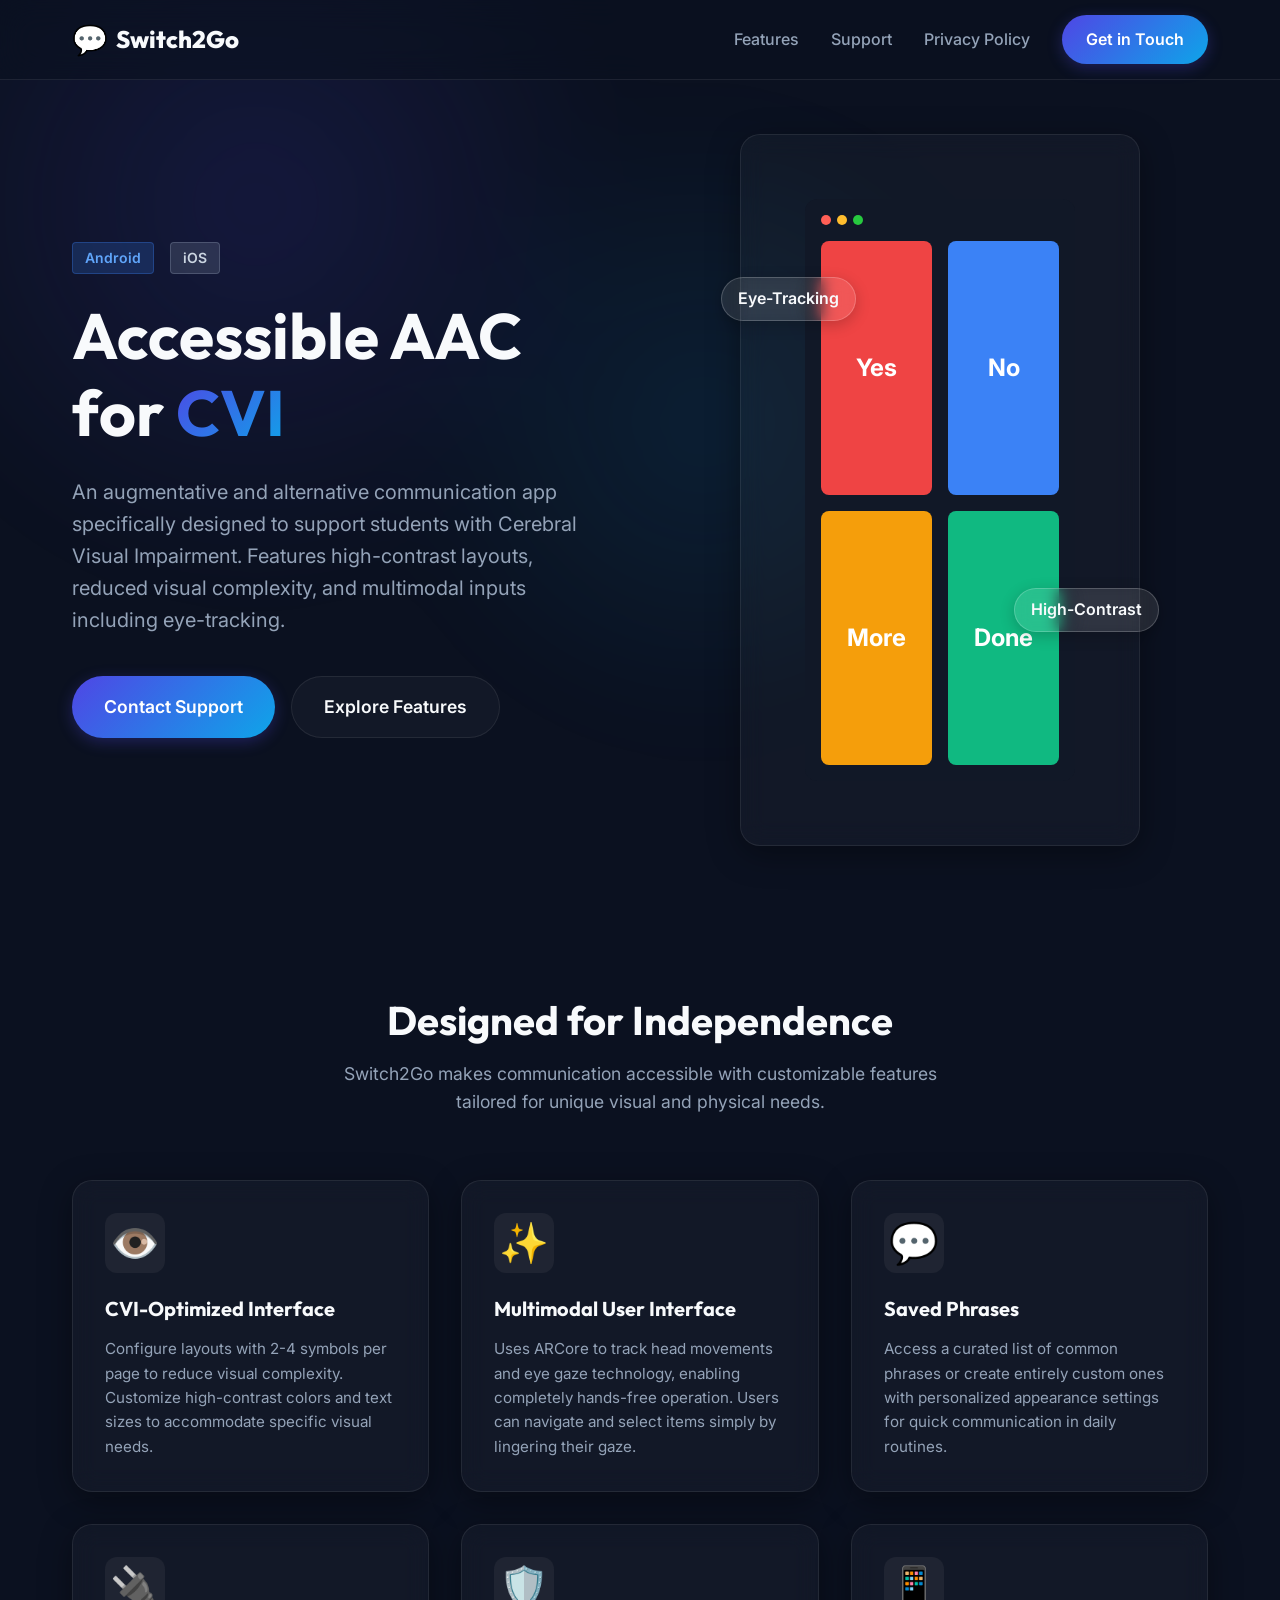
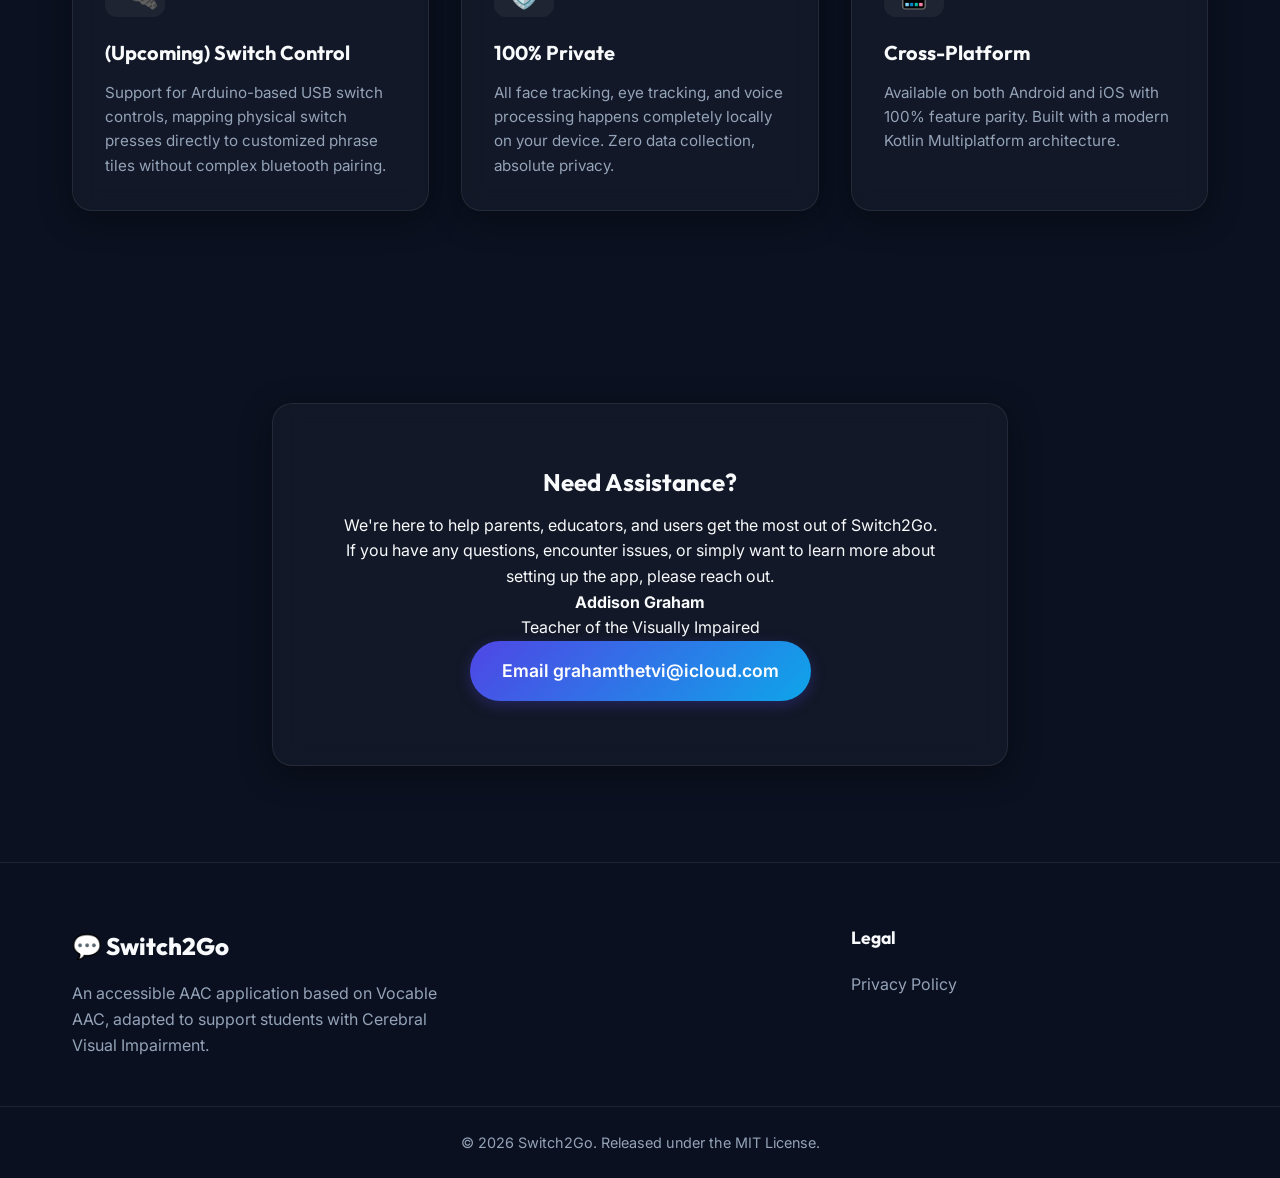
==== index.html @ f04ebc40 "Add files via upload" ====
<!DOCTYPE html>
<html lang="en">
<head>
    <meta charset="UTF-8">
    <meta name="viewport" content="width=device-width, initial-scale=1.0">
    <title>Switch2Go | Accessible AAC for CVI</title>
    <meta name="description" content="An accessible AAC application designed to support students with Cerebral Visual Impairment (CVI). Now available on Android and iOS.">
    
    <!-- Google Fonts: Inter & Outfit -->
    <link rel="preconnect" href="https://fonts.googleapis.com">
    <link rel="preconnect" href="https://fonts.gstatic.com" crossorigin>
    <link href="https://fonts.googleapis.com/css2?family=Inter:wght@300;400;500;600&family=Outfit:wght@400;600;700;800&display=swap" rel="stylesheet">
    
    <!-- Styles -->
    <link rel="stylesheet" href="style.css">
</head>
<body>
    <div class="blob-bg"></div>

    <nav class="navbar glass">
        <div class="container nav-content">
            <a href="index.html" class="logo">
                <span class="logo-icon">💬</span>
                Switch2Go
            </a>
            <ul class="nav-links">
                <li><a href="#features" class="nav-link">Features</a></li>
                <li><a href="#support" class="nav-link">Support</a></li>
                <li><a href="privacy.html" class="nav-link">Privacy Policy</a></li>
                <li><a href="#support" class="btn btn-primary">Get in Touch</a></li>
            </ul>
            <button class="mobile-menu-btn" aria-label="Toggle Menu">
                <span></span>
                <span></span>
                <span></span>
            </button>
        </div>
    </nav>

    <main>
        <section class="hero">
            <div class="container hero-content">
                <div class="hero-text fade-in-up">
                    <div class="badges">
                        <span class="badge badge-android">Android</span>
                        <span class="badge badge-ios">iOS</span>
                    </div>
                    <h1 class="hero-title">Accessible AAC for <span class="text-gradient">CVI</span></h1>
                    <p class="hero-subtitle">
                        An augmentative and alternative communication app specifically designed to support students with Cerebral Visual Impairment. Features high-contrast layouts, reduced visual complexity, and multimodal inputs including eye-tracking.
                    </p>
                    <div class="hero-cta">
                        <a href="mailto:grahamthetvi@icloud.com" class="btn btn-primary btn-lg">Contact Support</a>
                        <a href="#features" class="btn btn-secondary btn-lg">Explore Features</a>
                    </div>
                </div>
                <!-- Abstract Representation / Glass Card -->
                <div class="hero-visual fade-in-up delay-1">
                    <div class="glass-card visual-card">
                        <div class="mock-ui">
                            <div class="mock-header">
                                <div class="mock-dot red"></div>
                                <div class="mock-dot yellow"></div>
                                <div class="mock-dot green"></div>
                            </div>
                            <div class="mock-grid">
                                <div class="mock-tile tile-red">Yes</div>
                                <div class="mock-tile tile-blue">No</div>
                                <div class="mock-tile tile-yellow">More</div>
                                <div class="mock-tile tile-green">Done</div>
                            </div>
                        </div>
                        <div class="floating-badge badge-1">Eye-Tracking</div>
                        <div class="floating-badge badge-2">High-Contrast</div>
                    </div>
                </div>
            </div>
        </section>

        <section id="features" class="features section">
            <div class="container">
                <div class="section-header text-center fade-in-up">
                    <h2>Designed for Independence</h2>
                    <p>Switch2Go makes communication accessible with customizable features tailored for unique visual and physical needs.</p>
                </div>

                <div class="features-grid">
                    <div class="feature-card glass-card fade-in-up">
                        <div class="feature-icon">👁️</div>
                        <h3>CVI-Optimized Interface</h3>
                        <p>Configure layouts with 2-4 symbols per page to reduce visual complexity. Customize high-contrast colors and text sizes to accommodate specific visual needs.</p>
                    </div>

                    <div class="feature-card glass-card fade-in-up delay-1">
                        <div class="feature-icon">✨</div>
                        <h3>Multimodal User Interface</h3>
                        <p>Uses ARCore to track head movements and eye gaze technology, enabling completely hands-free operation. Users can navigate and select items simply by lingering their gaze.</p>
                    </div>

                    <div class="feature-card glass-card fade-in-up delay-2">
                        <div class="feature-icon">💬</div>
                        <h3>Saved Phrases</h3>
                        <p>Access a curated list of common phrases or create entirely custom ones with personalized appearance settings for quick communication in daily routines.</p>
                    </div>

                    <div class="feature-card glass-card fade-in-up">
                        <div class="feature-icon">🔌</div>
                        <h3>(Upcoming) Switch Control</h3>
                        <p>Support for Arduino-based USB switch controls, mapping physical switch presses directly to customized phrase tiles without complex bluetooth pairing.</p>
                    </div>
                    
                    <div class="feature-card glass-card fade-in-up delay-1">
                        <div class="feature-icon">🛡️</div>
                        <h3>100% Private</h3>
                        <p>All face tracking, eye tracking, and voice processing happens completely locally on your device. Zero data collection, absolute privacy.</p>
                    </div>
                    
                    <div class="feature-card glass-card fade-in-up delay-2">
                        <div class="feature-icon">📱</div>
                        <h3>Cross-Platform</h3>
                        <p>Available on both Android and iOS with 100% feature parity. Built with a modern Kotlin Multiplatform architecture.</p>
                    </div>
                </div>
            </div>
        </section>

        <section id="support" class="support section">
            <div class="container container-sm">
                <div class="support-card glass-card fade-in-up">
                    <div class="support-content text-center">
                        <h2>Need Assistance?</h2>
                        <p>We're here to help parents, educators, and users get the most out of Switch2Go. If you have any questions, encounter issues, or simply want to learn more about setting up the app, please reach out.</p>
                        <div class="contact-info">
                            <strong>Addison Graham</strong><br>
                            Teacher of the Visually Impaired
                        </div>
                        <a href="mailto:grahamthetvi@icloud.com" class="btn btn-primary btn-lg mt-4">
                            Email grahamthetvi@icloud.com
                        </a>
                    </div>
                </div>
            </div>
        </section>
    </main>

    <footer class="footer">
        <div class="container footer-content">
            <div class="footer-brand">
                <span class="logo">💬 Switch2Go</span>
                <p>An accessible AAC application based on Vocable AAC, adapted to support students with Cerebral Visual Impairment.</p>
            </div>
            <div class="footer-links">
                <h4>Legal</h4>
                <ul>
                    <li><a href="privacy.html">Privacy Policy</a></li>
                </ul>
            </div>
        </div>
        <div class="footer-bottom">
            <div class="container text-center">
                <p>&copy; 2026 Switch2Go. Released under the MIT License.</p>
            </div>
        </div>
    </footer>

    <script src="script.js"></script>
</body>
</html>
---- style.css ----
/* CSS Custom Properties for Theming */
:root {
    /* Colors - Dark Premium Theme */
    --bg-color: #0b1120;
    --bg-secondary: #111827;
    --text-primary: #f8fafc;
    --text-secondary: #94a3b8;
    
    /* Brand Colors for Accents */
    --accent-primary: #4f46e5;
    --accent-primary-hover: #6366f1;
    --accent-secondary: #0ea5e9;
    --accent-gradient: linear-gradient(135deg, var(--accent-primary), var(--accent-secondary));
    
    /* Switch2Go High Contrast UI Colors for visual */
    --cvi-red: #ef4444;
    --cvi-blue: #3b82f6;
    --cvi-yellow: #f59e0b;
    --cvi-green: #10b981;

    /* Glassmorphism */
    --glass-bg: rgba(255, 255, 255, 0.03);
    --glass-border: rgba(255, 255, 255, 0.08);
    --glass-shadow: 0 8px 32px 0 rgba(0, 0, 0, 0.37);

    /* Typography */
    --font-heading: 'Outfit', sans-serif;
    --font-body: 'Inter', sans-serif;
    
    /* Layout */
    --max-width: 1200px;
    --nav-height: 80px;
    
    /* Spacing */
    --spacing-sm: 0.5rem;
    --spacing-md: 1rem;
    --spacing-lg: 2rem;
    --spacing-xl: 4rem;
}

/* Reset & Base Styles */
* {
    margin: 0;
    padding: 0;
    box-sizing: border-box;
}

html {
    scroll-behavior: smooth;
}

body {
    font-family: var(--font-body);
    background-color: var(--bg-color);
    color: var(--text-primary);
    line-height: 1.6;
    overflow-x: hidden;
    position: relative;
    -webkit-font-smoothing: antialiased;
}

/* Dynamic Background Blob */
.blob-bg {
    position: fixed;
    top: -20%;
    left: -10%;
    width: 60vw;
    height: 60vw;
    max-width: 800px;
    max-height: 800px;
    background: radial-gradient(circle, rgba(79, 70, 229, 0.15) 0%, rgba(11, 17, 32, 0) 70%);
    border-radius: 50%;
    pointer-events: none;
    z-index: -1;
    filter: blur(40px);
    animation: blobAnim 20s infinite alternate;
}

.blob-bg::after {
    content: '';
    position: absolute;
    bottom: -20%;
    right: -50%;
    width: 50vw;
    height: 50vw;
    background: radial-gradient(circle, rgba(14, 165, 233, 0.1) 0%, rgba(11, 17, 32, 0) 70%);
    border-radius: 50%;
}

@keyframes blobAnim {
    0% { transform: translate(0, 0) scale(1); }
    100% { transform: translate(10%, 10%) scale(1.1); }
}

/* Typography */
h1, h2, h3, h4, h5, h6 {
    font-family: var(--font-heading);
    font-weight: 700;
    line-height: 1.2;
    margin-bottom: var(--spacing-md);
}

.text-gradient {
    background: var(--accent-gradient);
    -webkit-background-clip: text;
    -webkit-text-fill-color: transparent;
    background-clip: text;
}

.text-center { text-align: center; }

/* Components */
.container {
    width: 100%;
    max-width: var(--max-width);
    margin: 0 auto;
    padding: 0 var(--spacing-lg);
}

.container-sm { max-width: 800px; }
.container-md { max-width: 900px; }

.btn {
    display: inline-flex;
    align-items: center;
    justify-content: center;
    padding: 0.75rem 1.5rem;
    border-radius: 999px;
    font-family: var(--font-body);
    font-weight: 600;
    text-decoration: none;
    transition: all 0.3s cubic-bezier(0.4, 0, 0.2, 1);
    cursor: pointer;
    border: none;
}

.btn-primary {
    background: var(--accent-gradient);
    color: white;
    box-shadow: 0 4px 15px rgba(79, 70, 229, 0.3);
}

.btn-primary:hover {
    transform: translateY(-2px);
    box-shadow: 0 6px 20px rgba(79, 70, 229, 0.4);
    filter: brightness(1.1);
}

.btn-secondary {
    background: var(--glass-bg);
    color: var(--text-primary);
    border: 1px solid var(--glass-border);
}

.btn-secondary:hover {
    background: rgba(255, 255, 255, 0.1);
    transform: translateY(-2px);
}

.btn-lg {
    padding: 1rem 2rem;
    font-size: 1.1rem;
}

/* Glassmorphism Classes */
.glass {
    background: rgba(11, 17, 32, 0.6);
    backdrop-filter: blur(16px);
    -webkit-backdrop-filter: blur(16px);
    border-bottom: 1px solid var(--glass-border);
}

.glass-card {
    background: var(--glass-bg);
    backdrop-filter: blur(12px);
    -webkit-backdrop-filter: blur(12px);
    border: 1px solid var(--glass-border);
    border-radius: 20px;
    box-shadow: var(--glass-shadow);
    padding: var(--spacing-xl);
    transition: transform 0.3s ease, border-color 0.3s ease;
}

.glass-card:hover {
    border-color: rgba(255, 255, 255, 0.15);
    transform: translateY(-5px);
}

/* Navigation */
.navbar {
    position: fixed;
    top: 0;
    left: 0;
    width: 100%;
    height: var(--nav-height);
    z-index: 1000;
    display: flex;
    align-items: center;
}

.nav-content {
    display: flex;
    justify-content: space-between;
    align-items: center;
}

.logo {
    font-family: var(--font-heading);
    font-size: 1.5rem;
    font-weight: 800;
    color: var(--text-primary);
    text-decoration: none;
    display: flex;
    align-items: center;
    gap: 0.5rem;
}

.logo-icon {
    font-size: 1.8rem;
}

.nav-links {
    display: flex;
    gap: 2rem;
    list-style: none;
    align-items: center;
}

.nav-link {
    color: var(--text-secondary);
    text-decoration: none;
    font-weight: 500;
    transition: color 0.3s ease;
}

.nav-link:hover, .nav-link.active {
    color: var(--text-primary);
}

.mobile-menu-btn {
    display: none;
    background: transparent;
    border: none;
    cursor: pointer;
    flex-direction: column;
    gap: 5px;
}

.mobile-menu-btn span {
    width: 25px;
    height: 3px;
    background: var(--text-primary);
    border-radius: 3px;
    transition: all 0.3s;
}

/* Sections */
.section {
    padding: 6rem 0;
}

.pt-32 {
    padding-top: 8rem;
}

/* Hero Section */
.hero {
    min-height: 100vh;
    display: flex;
    align-items: center;
    padding-top: var(--nav-height);
}

.hero-content {
    display: grid;
    grid-template-columns: 1fr 1fr;
    gap: 4rem;
    align-items: center;
}

.hero-title {
    font-size: clamp(3rem, 5vw, 4.5rem);
    margin-bottom: 1.5rem;
}

.hero-subtitle {
    font-size: 1.25rem;
    color: var(--text-secondary);
    margin-bottom: 2.5rem;
    max-width: 600px;
}

.badges {
    display: flex;
    gap: 1rem;
    margin-bottom: 1.5rem;
}

.badge {
    padding: 0.25rem 0.75rem;
    border-radius: 4px;
    font-size: 0.875rem;
    font-weight: 600;
}

.badge-android {
    background: rgba(59, 130, 246, 0.2);
    color: #60a5fa;
    border: 1px solid rgba(59, 130, 246, 0.3);
}

.badge-ios {
    background: rgba(148, 163, 184, 0.2);
    color: #cbd5e1;
    border: 1px solid rgba(148, 163, 184, 0.3);
}

.hero-cta {
    display: flex;
    gap: 1rem;
}

/* Hero Visual / Mock UI */
.hero-visual {
    position: relative;
    display: flex;
    justify-content: center;
}

.visual-card {
    width: 100%;
    max-width: 400px;
    aspect-ratio: 9/16;
    display: flex;
    flex-direction: column;
    position: relative;
}

.mock-ui {
    background: var(--bg-secondary);
    border-radius: 12px;
    height: 100%;
    padding: 1rem;
    display: flex;
    flex-direction: column;
    gap: 1rem;
}

.mock-header {
    display: flex;
    gap: 6px;
}

.mock-dot {
    width: 10px;
    height: 10px;
    border-radius: 50%;
}

.mock-dot.red { background: #ff5f56; }
.mock-dot.yellow { background: #ffbd2e; }
.mock-dot.green { background: #27c93f; }

.mock-grid {
    flex: 1;
    display: grid;
    grid-template-columns: 1fr 1fr;
    grid-template-rows: 1fr 1fr;
    gap: 1rem;
}

.mock-tile {
    border-radius: 8px;
    display: flex;
    align-items: center;
    justify-content: center;
    font-size: 1.5rem;
    font-weight: bold;
    color: white;
}

.tile-red { background-color: var(--cvi-red); }
.tile-blue { background-color: var(--cvi-blue); }
.tile-yellow { background-color: var(--cvi-yellow); }
.tile-green { background-color: var(--cvi-green); }

.floating-badge {
    position: absolute;
    background: rgba(255, 255, 255, 0.1);
    backdrop-filter: blur(8px);
    border: 1px solid rgba(255, 255, 255, 0.2);
    padding: 0.5rem 1rem;
    border-radius: 999px;
    font-weight: 600;
    box-shadow: 0 4px 15px rgba(0, 0, 0, 0.2);
}

.badge-1 {
    top: 20%;
    left: -20px;
    animation: float 6s ease-in-out infinite;
}

.badge-2 {
    bottom: 30%;
    right: -20px;
    animation: float 5s ease-in-out infinite alternate-reverse;
}

@keyframes float {
    0% { transform: translateY(0px); }
    50% { transform: translateY(-10px); }
    100% { transform: translateY(0px); }
}

/* Features Section */
.section-header {
    margin-bottom: 4rem;
}

.section-header h2 {
    font-size: 2.5rem;
}

.section-header p {
    color: var(--text-secondary);
    max-width: 600px;
    margin: 0 auto;
    font-size: 1.1rem;
}

.features-grid {
    display: grid;
    grid-template-columns: repeat(auto-fit, minmax(300px, 1fr));
    gap: 2rem;
}

.feature-card {
    padding: 2rem;
}

.feature-icon {
    font-size: 2.5rem;
    margin-bottom: 1.5rem;
    background: rgba(255, 255, 255, 0.05);
    width: 60px;
    height: 60px;
    display: flex;
    align-items: center;
    justify-content: center;
    border-radius: 12px;
}

.feature-card h3 {
    font-size: 1.25rem;
    margin-bottom: 1rem;
}

.feature-card p {
    color: var(--text-secondary);
    font-size: 0.95rem;
}

/* Privacy Policy Content Formatting */
.policy-card {
    margin-bottom: 4rem;
}

.policy-header {
    margin-bottom: 3rem;
    border-bottom: 1px solid var(--glass-border);
    padding-bottom: 2rem;
}

.last-updated {
    color: var(--text-secondary);
    font-weight: 500;
}

.prose {
    color: var(--text-primary);
}

.prose h3 {
    font-size: 1.5rem;
    color: var(--accent-secondary);
    margin-top: 2.5rem;
    margin-bottom: 1rem;
}

.prose h4 {
    font-size: 1.25rem;
    margin-top: 2rem;
    margin-bottom: 1rem;
    color: #e2e8f0;
}

.prose p {
    margin-bottom: 1.25rem;
    color: #cbd5e1;
}

.prose ul, .prose ol {
    margin-bottom: 1.5rem;
    padding-left: 1.5rem;
    color: #cbd5e1;
}

.prose li {
    margin-bottom: 0.5rem;
}

.table-responsive {
    overflow-x: auto;
    margin: 1.5rem 0;
}

.table {
    width: 100%;
    border-collapse: collapse;
    min-width: 600px;
}

.table th, .table td {
    padding: 1rem;
    text-align: left;
    border-bottom: 1px solid var(--glass-border);
}

.table th {
    background: rgba(255, 255, 255, 0.05);
    font-weight: 600;
}

/* Footer */
.footer {
    background: rgba(11, 17, 32, 0.8);
    border-top: 1px solid var(--glass-border);
    padding-top: 4rem;
}

.footer-content {
    display: grid;
    grid-template-columns: 2fr 1fr;
    gap: 4rem;
    margin-bottom: 3rem;
}

.footer-brand p {
    color: var(--text-secondary);
    margin-top: 1rem;
    max-width: 400px;
}

.footer-links h4 {
    font-size: 1.1rem;
    margin-bottom: 1.5rem;
}

.footer-links ul {
    list-style: none;
}

.footer-links a {
    color: var(--text-secondary);
    text-decoration: none;
    transition: color 0.2s;
}

.footer-links a:hover {
    color: var(--text-primary);
}

.footer-bottom {
    border-top: 1px solid var(--glass-border);
    padding: 1.5rem 0;
    color: var(--text-secondary);
    font-size: 0.9rem;
}

/* Animations */
.fade-in-up {
    opacity: 0;
    transform: translateY(20px);
    transition: opacity 0.8s ease, transform 0.8s ease;
}

.fade-in-up.visible {
    opacity: 1;
    transform: translateY(0);
}

.delay-1 { transition-delay: 0.2s; }
.delay-2 { transition-delay: 0.4s; }

/* Responsive Design */
@media (max-width: 900px) {
    .hero-content {
        grid-template-columns: 1fr;
        text-align: center;
    }
    
    .hero-subtitle {
        margin: 0 auto 2.5rem;
    }
    
    .hero-cta {
        justify-content: center;
    }
    
    .hero-visual {
        margin-top: 2rem;
    }
    
    .footer-content {
        grid-template-columns: 1fr;
        gap: 2rem;
    }
}

@media (max-width: 768px) {
    .nav-links {
        display: none;
        position: absolute;
        top: var(--nav-height);
        left: 0;
        width: 100%;
        background: var(--bg-secondary);
        flex-direction: column;
        padding: 2rem 0;
        border-bottom: 1px solid var(--glass-border);
    }
    
    .nav-links.active {
        display: flex;
    }
    
    .mobile-menu-btn {
        display: flex;
    }
    
    .hero-title {
        font-size: 2.5rem;
    }
}
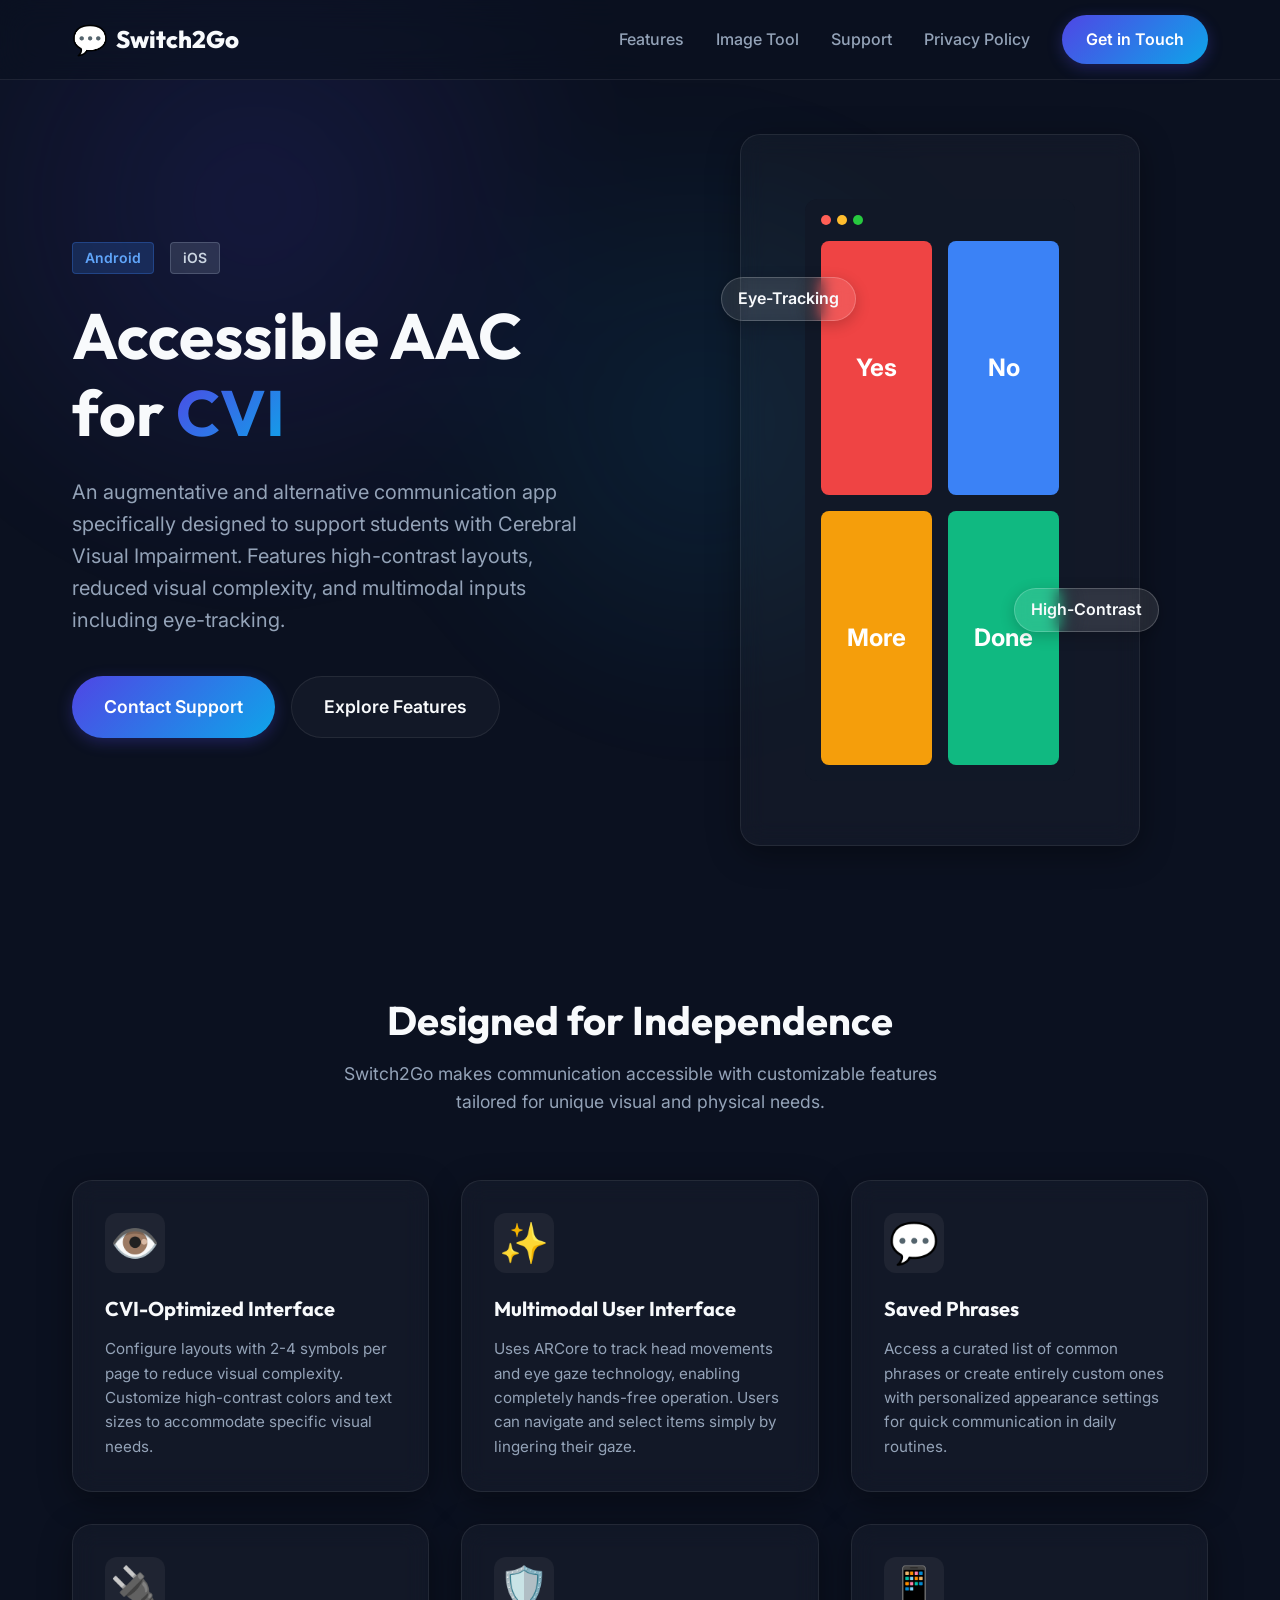
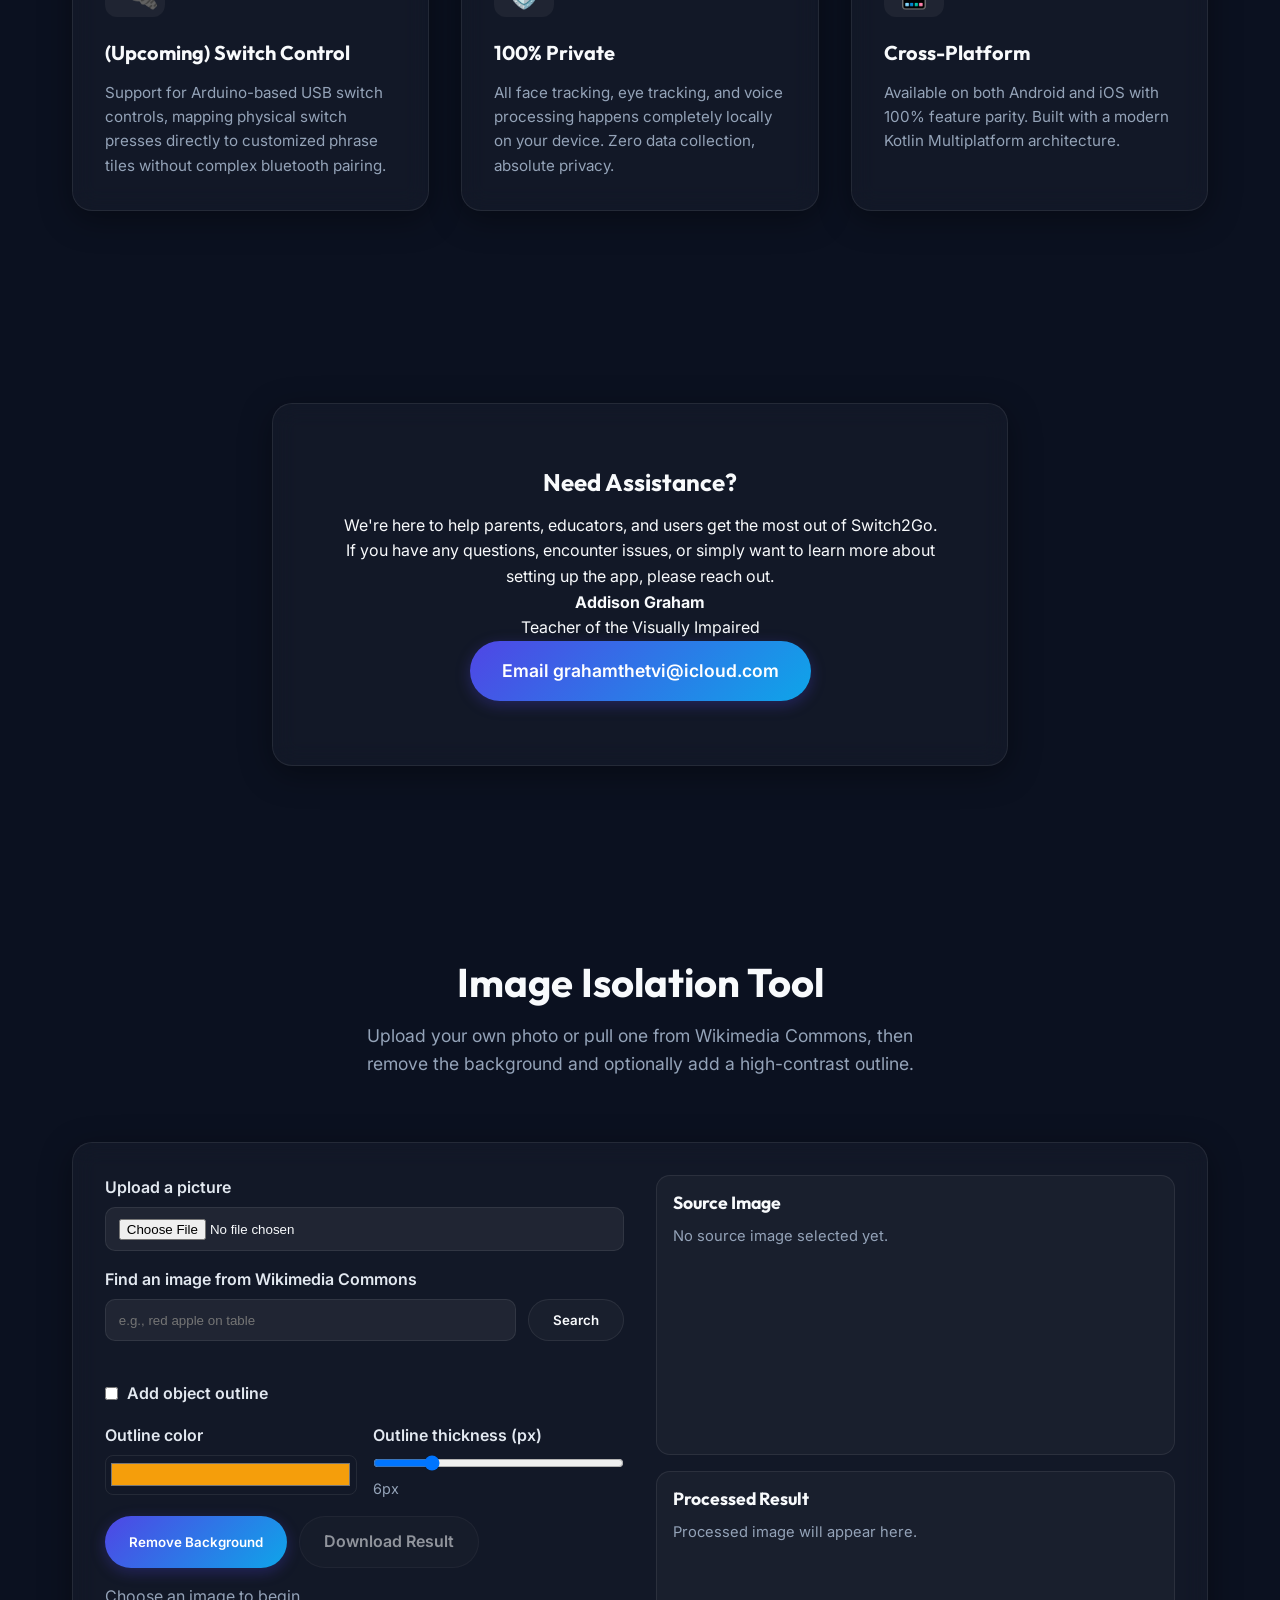
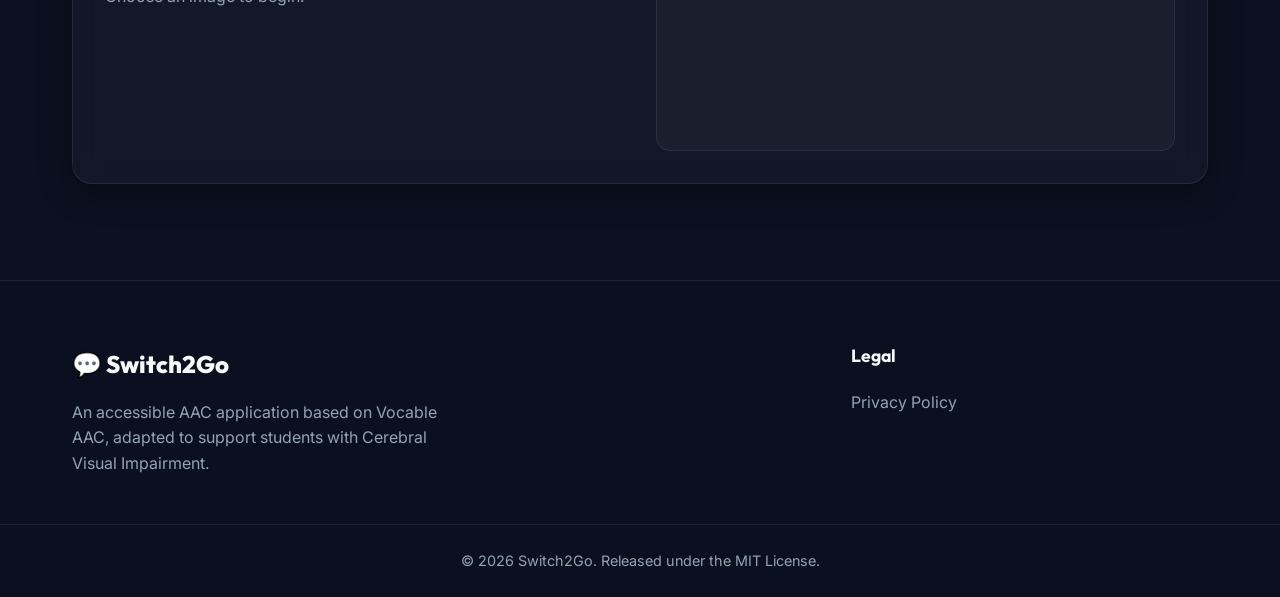
==== commit 9bdbfe1e: "Add Image Isolation Tool with upload and Wikimedia search functionality This update introduces a new" ====
--- a/index.html
+++ b/index.html
@@ -25,6 +25,7 @@
             </a>
             <ul class="nav-links">
                 <li><a href="#features" class="nav-link">Features</a></li>
+                <li><a href="#image-tool" class="nav-link">Image Tool</a></li>
                 <li><a href="#support" class="nav-link">Support</a></li>
                 <li><a href="privacy.html" class="nav-link">Privacy Policy</a></li>
                 <li><a href="#support" class="btn btn-primary">Get in Touch</a></li>
@@ -141,6 +142,74 @@
                 </div>
             </div>
         </section>
+
+        <section id="image-tool" class="section image-tool">
+            <div class="container">
+                <div class="section-header text-center fade-in-up">
+                    <h2>Image Isolation Tool</h2>
+                    <p>Upload your own photo or pull one from Wikimedia Commons, then remove the background and optionally add a high-contrast outline.</p>
+                </div>
+
+                <div class="glass-card image-tool-card fade-in-up delay-1">
+                    <div class="image-tool-grid">
+                        <div class="tool-controls">
+                            <div class="form-group">
+                                <label for="local-image-input">Upload a picture</label>
+                                <input id="local-image-input" type="file" accept="image/*">
+                            </div>
+
+                            <div class="form-group">
+                                <label for="wikimedia-query">Find an image from Wikimedia Commons</label>
+                                <div class="wikimedia-search-row">
+                                    <input id="wikimedia-query" type="text" placeholder="e.g., red apple on table">
+                                    <button id="wikimedia-search-btn" class="btn btn-secondary" type="button">Search</button>
+                                </div>
+                            </div>
+
+                            <div id="wikimedia-results" class="wikimedia-results" aria-live="polite"></div>
+
+                            <div class="form-group outline-toggle-row">
+                                <input id="outline-enabled" type="checkbox">
+                                <label for="outline-enabled">Add object outline</label>
+                            </div>
+
+                            <div class="outline-controls">
+                                <div class="form-group">
+                                    <label for="outline-color">Outline color</label>
+                                    <input id="outline-color" type="color" value="#f59e0b">
+                                </div>
+                                <div class="form-group">
+                                    <label for="outline-thickness">Outline thickness (px)</label>
+                                    <input id="outline-thickness" type="range" min="1" max="24" value="6">
+                                    <span id="outline-thickness-value">6px</span>
+                                </div>
+                            </div>
+
+                            <div class="tool-actions">
+                                <button id="process-image-btn" class="btn btn-primary" type="button">Remove Background</button>
+                                <a id="download-processed-btn" class="btn btn-secondary disabled" href="#" download="isolated-object.png" aria-disabled="true">Download Result</a>
+                            </div>
+
+                            <p id="image-tool-status" class="tool-status">Choose an image to begin.</p>
+                        </div>
+
+                        <div class="tool-preview">
+                            <div class="preview-panel">
+                                <h3>Source Image</h3>
+                                <img id="source-preview" alt="Selected source preview">
+                                <p id="source-placeholder" class="preview-placeholder">No source image selected yet.</p>
+                            </div>
+
+                            <div class="preview-panel">
+                                <h3>Processed Result</h3>
+                                <img id="processed-preview" alt="Processed image preview">
+                                <p id="processed-placeholder" class="preview-placeholder">Processed image will appear here.</p>
+                            </div>
+                        </div>
+                    </div>
+                </div>
+            </div>
+        </section>
     </main>
 
     <footer class="footer">
--- a/style.css
+++ b/style.css
@@ -165,15 +165,15 @@
 /* Glassmorphism Classes */
 .glass {
     background: rgba(11, 17, 32, 0.6);
+    -webkit-backdrop-filter: blur(16px);
     backdrop-filter: blur(16px);
-    -webkit-backdrop-filter: blur(16px);
     border-bottom: 1px solid var(--glass-border);
 }
 
 .glass-card {
     background: var(--glass-bg);
+    -webkit-backdrop-filter: blur(12px);
     backdrop-filter: blur(12px);
-    -webkit-backdrop-filter: blur(12px);
     border: 1px solid var(--glass-border);
     border-radius: 20px;
     box-shadow: var(--glass-shadow);
@@ -387,6 +387,7 @@
 .floating-badge {
     position: absolute;
     background: rgba(255, 255, 255, 0.1);
+    -webkit-backdrop-filter: blur(8px);
     backdrop-filter: blur(8px);
     border: 1px solid rgba(255, 255, 255, 0.2);
     padding: 0.5rem 1rem;
@@ -461,6 +462,179 @@
     font-size: 0.95rem;
 }
 
+/* Image Tool */
+.image-tool-card {
+    padding: 2rem;
+}
+
+.image-tool-grid {
+    display: grid;
+    grid-template-columns: 1fr 1fr;
+    gap: 2rem;
+}
+
+.tool-controls {
+    display: flex;
+    flex-direction: column;
+    gap: 1rem;
+}
+
+.form-group {
+    display: flex;
+    flex-direction: column;
+    gap: 0.4rem;
+}
+
+.form-group label {
+    font-weight: 600;
+    color: #e2e8f0;
+}
+
+.form-group input[type="text"],
+.form-group input[type="file"] {
+    width: 100%;
+    background: rgba(255, 255, 255, 0.06);
+    color: var(--text-primary);
+    border: 1px solid var(--glass-border);
+    border-radius: 10px;
+    padding: 0.65rem 0.8rem;
+}
+
+.form-group input[type="file"] {
+    cursor: pointer;
+}
+
+.wikimedia-search-row {
+    display: flex;
+    gap: 0.75rem;
+}
+
+.wikimedia-search-row .btn {
+    white-space: nowrap;
+}
+
+.wikimedia-results {
+    display: grid;
+    grid-template-columns: repeat(auto-fit, minmax(105px, 1fr));
+    gap: 0.65rem;
+    max-height: 260px;
+    overflow-y: auto;
+    padding: 0.25rem;
+}
+
+.wikimedia-result-item {
+    border: 1px solid var(--glass-border);
+    background: rgba(255, 255, 255, 0.04);
+    border-radius: 10px;
+    padding: 0.4rem;
+    color: var(--text-primary);
+    text-align: left;
+    cursor: pointer;
+}
+
+.wikimedia-result-item.active {
+    border-color: var(--accent-secondary);
+    box-shadow: 0 0 0 2px rgba(14, 165, 233, 0.25);
+}
+
+.wikimedia-result-item img {
+    width: 100%;
+    height: 78px;
+    object-fit: cover;
+    border-radius: 8px;
+    margin-bottom: 0.4rem;
+}
+
+.wikimedia-result-item span {
+    display: block;
+    font-size: 0.75rem;
+    color: #cbd5e1;
+    line-height: 1.3;
+}
+
+.outline-toggle-row {
+    flex-direction: row;
+    align-items: center;
+    gap: 0.55rem;
+}
+
+.outline-controls {
+    display: grid;
+    grid-template-columns: 1fr 1fr;
+    gap: 1rem;
+}
+
+.outline-controls input[type="color"] {
+    width: 100%;
+    min-height: 40px;
+    border: 1px solid var(--glass-border);
+    border-radius: 8px;
+    background: transparent;
+    padding: 0.2rem;
+}
+
+.outline-controls input[type="range"] {
+    width: 100%;
+}
+
+#outline-thickness-value {
+    color: var(--text-secondary);
+    font-size: 0.9rem;
+}
+
+.tool-actions {
+    display: flex;
+    gap: 0.75rem;
+    flex-wrap: wrap;
+}
+
+.btn.disabled {
+    pointer-events: none;
+    opacity: 0.55;
+}
+
+.tool-status {
+    color: var(--text-secondary);
+}
+
+.tool-preview {
+    display: grid;
+    gap: 1rem;
+}
+
+.preview-panel {
+    background: rgba(255, 255, 255, 0.03);
+    border: 1px solid var(--glass-border);
+    border-radius: 14px;
+    padding: 1rem;
+    min-height: 280px;
+}
+
+.preview-panel h3 {
+    font-size: 1.1rem;
+    margin-bottom: 0.75rem;
+}
+
+.preview-panel img {
+    width: 100%;
+    max-height: 280px;
+    object-fit: contain;
+    border-radius: 10px;
+    background-image: linear-gradient(45deg, rgba(255, 255, 255, 0.07) 25%, transparent 25%, transparent 75%, rgba(255, 255, 255, 0.07) 75%), linear-gradient(45deg, rgba(255, 255, 255, 0.07) 25%, transparent 25%, transparent 75%, rgba(255, 255, 255, 0.07) 75%);
+    background-position: 0 0, 8px 8px;
+    background-size: 16px 16px;
+    display: none;
+}
+
+.preview-panel img.visible {
+    display: block;
+}
+
+.preview-placeholder {
+    color: var(--text-secondary);
+    font-size: 0.92rem;
+}
+
 /* Privacy Policy Content Formatting */
 .policy-card {
     margin-bottom: 4rem;
@@ -610,6 +784,11 @@
     
     .hero-visual {
         margin-top: 2rem;
+    }
+
+    .image-tool-grid,
+    .outline-controls {
+        grid-template-columns: 1fr;
     }
     
     .footer-content {
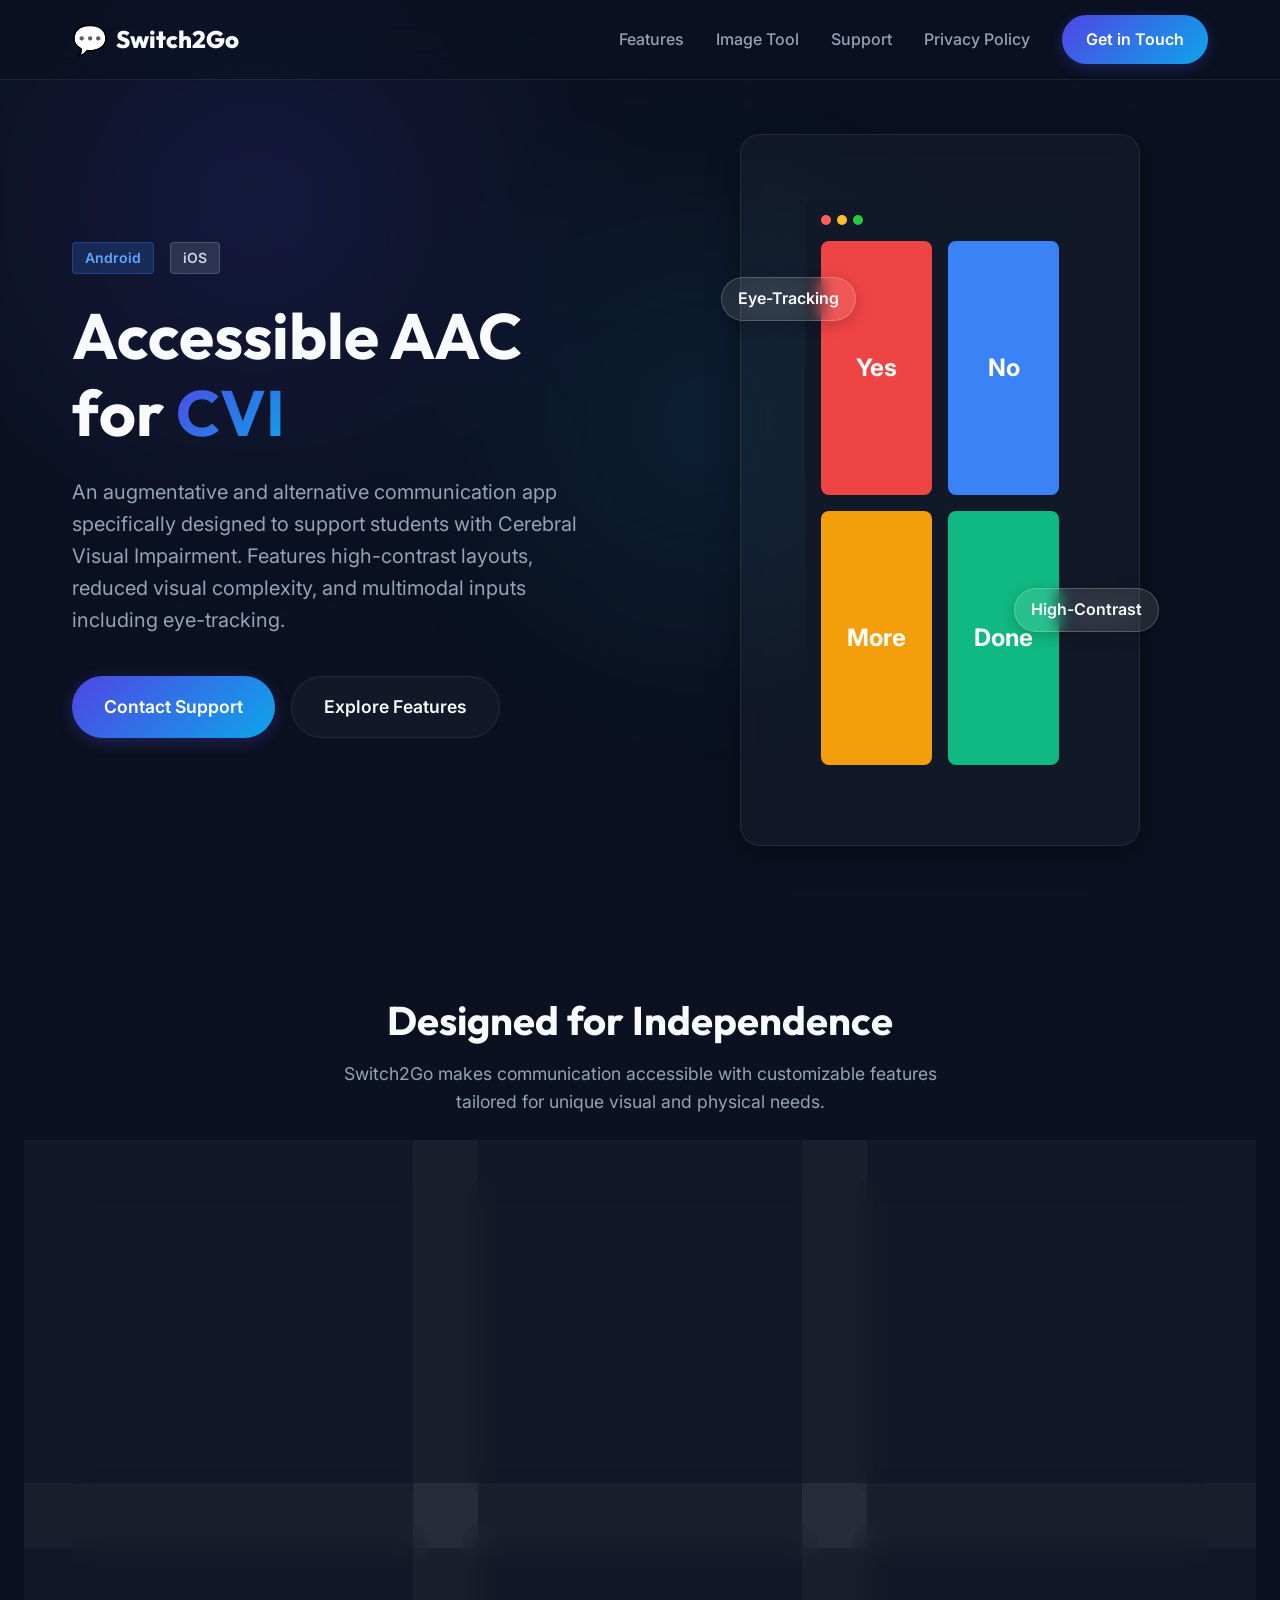
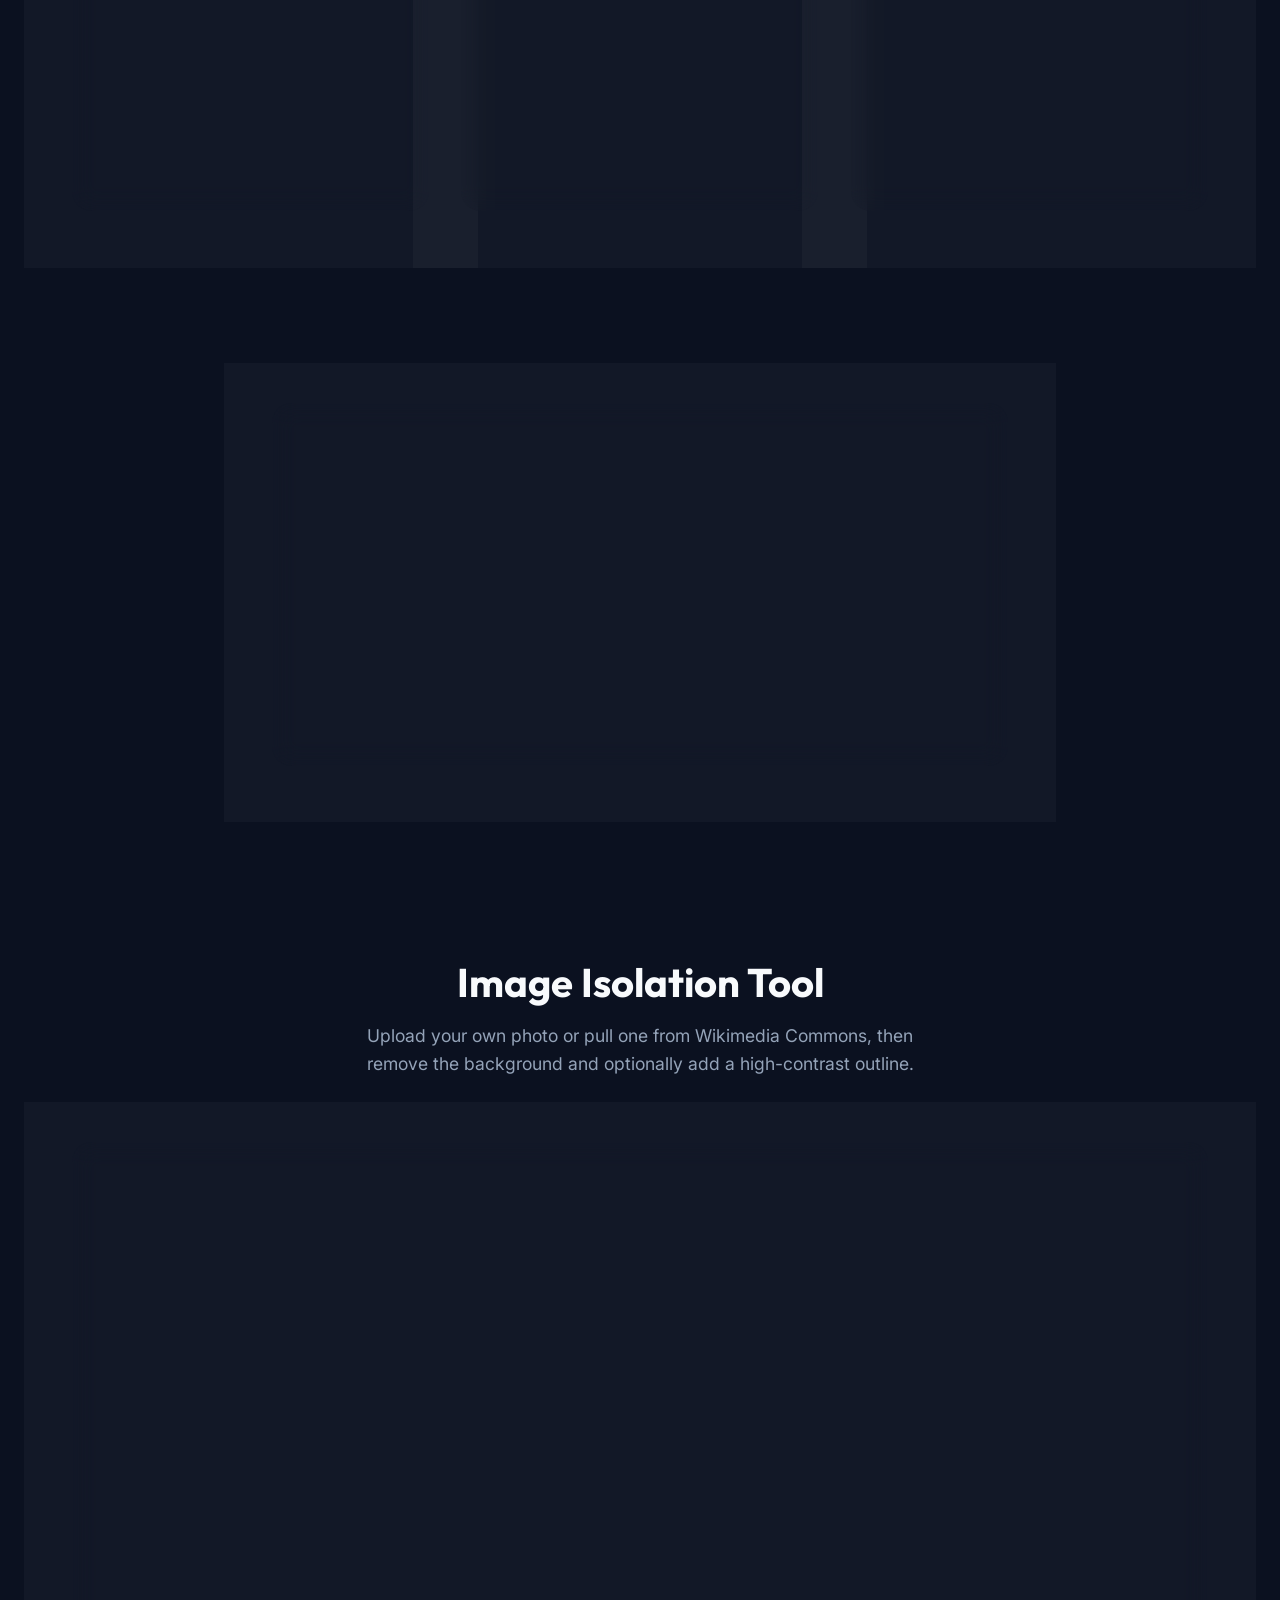
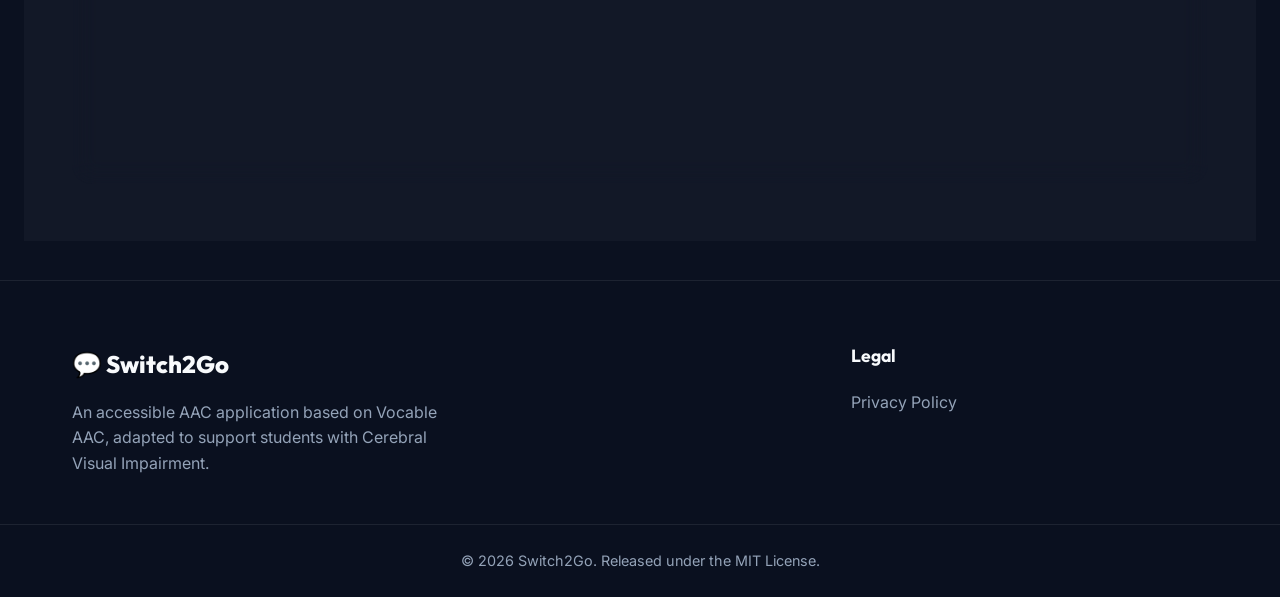
==== commit b23b5bdd: "Enhance outline controls in Image Isolation Tool This update modifies the outline controls by settin" ====
--- a/index.html
+++ b/index.html
@@ -169,14 +169,24 @@
                             <div id="wikimedia-results" class="wikimedia-results" aria-live="polite"></div>
 
                             <div class="form-group outline-toggle-row">
-                                <input id="outline-enabled" type="checkbox">
+                                <input id="outline-enabled" type="checkbox" checked>
                                 <label for="outline-enabled">Add object outline</label>
                             </div>
 
                             <div class="outline-controls">
                                 <div class="form-group">
                                     <label for="outline-color">Outline color</label>
-                                    <input id="outline-color" type="color" value="#f59e0b">
+                                    <select id="outline-color" aria-label="Outline color">
+                                        <option value="#000000">Black</option>
+                                        <option value="#ffffff">White</option>
+                                        <option value="#ef4444">Red</option>
+                                        <option value="#f59e0b" selected>Orange</option>
+                                        <option value="#eab308">Yellow</option>
+                                        <option value="#22c55e">Green</option>
+                                        <option value="#3b82f6">Blue</option>
+                                        <option value="#8b5cf6">Purple</option>
+                                        <option value="#ec4899">Pink</option>
+                                    </select>
                                 </div>
                                 <div class="form-group">
                                     <label for="outline-thickness">Outline thickness (px)</label>
--- a/style.css
+++ b/style.css
@@ -491,7 +491,8 @@
 }
 
 .form-group input[type="text"],
-.form-group input[type="file"] {
+.form-group input[type="file"],
+.form-group select {
     width: 100%;
     background: rgba(255, 255, 255, 0.06);
     color: var(--text-primary);
@@ -564,17 +565,13 @@
     gap: 1rem;
 }
 
-.outline-controls input[type="color"] {
-    width: 100%;
-    min-height: 40px;
-    border: 1px solid var(--glass-border);
-    border-radius: 8px;
-    background: transparent;
-    padding: 0.2rem;
-}
-
 .outline-controls input[type="range"] {
     width: 100%;
+}
+
+.form-group select {
+    cursor: pointer;
+    appearance: auto;
 }
 
 #outline-thickness-value {
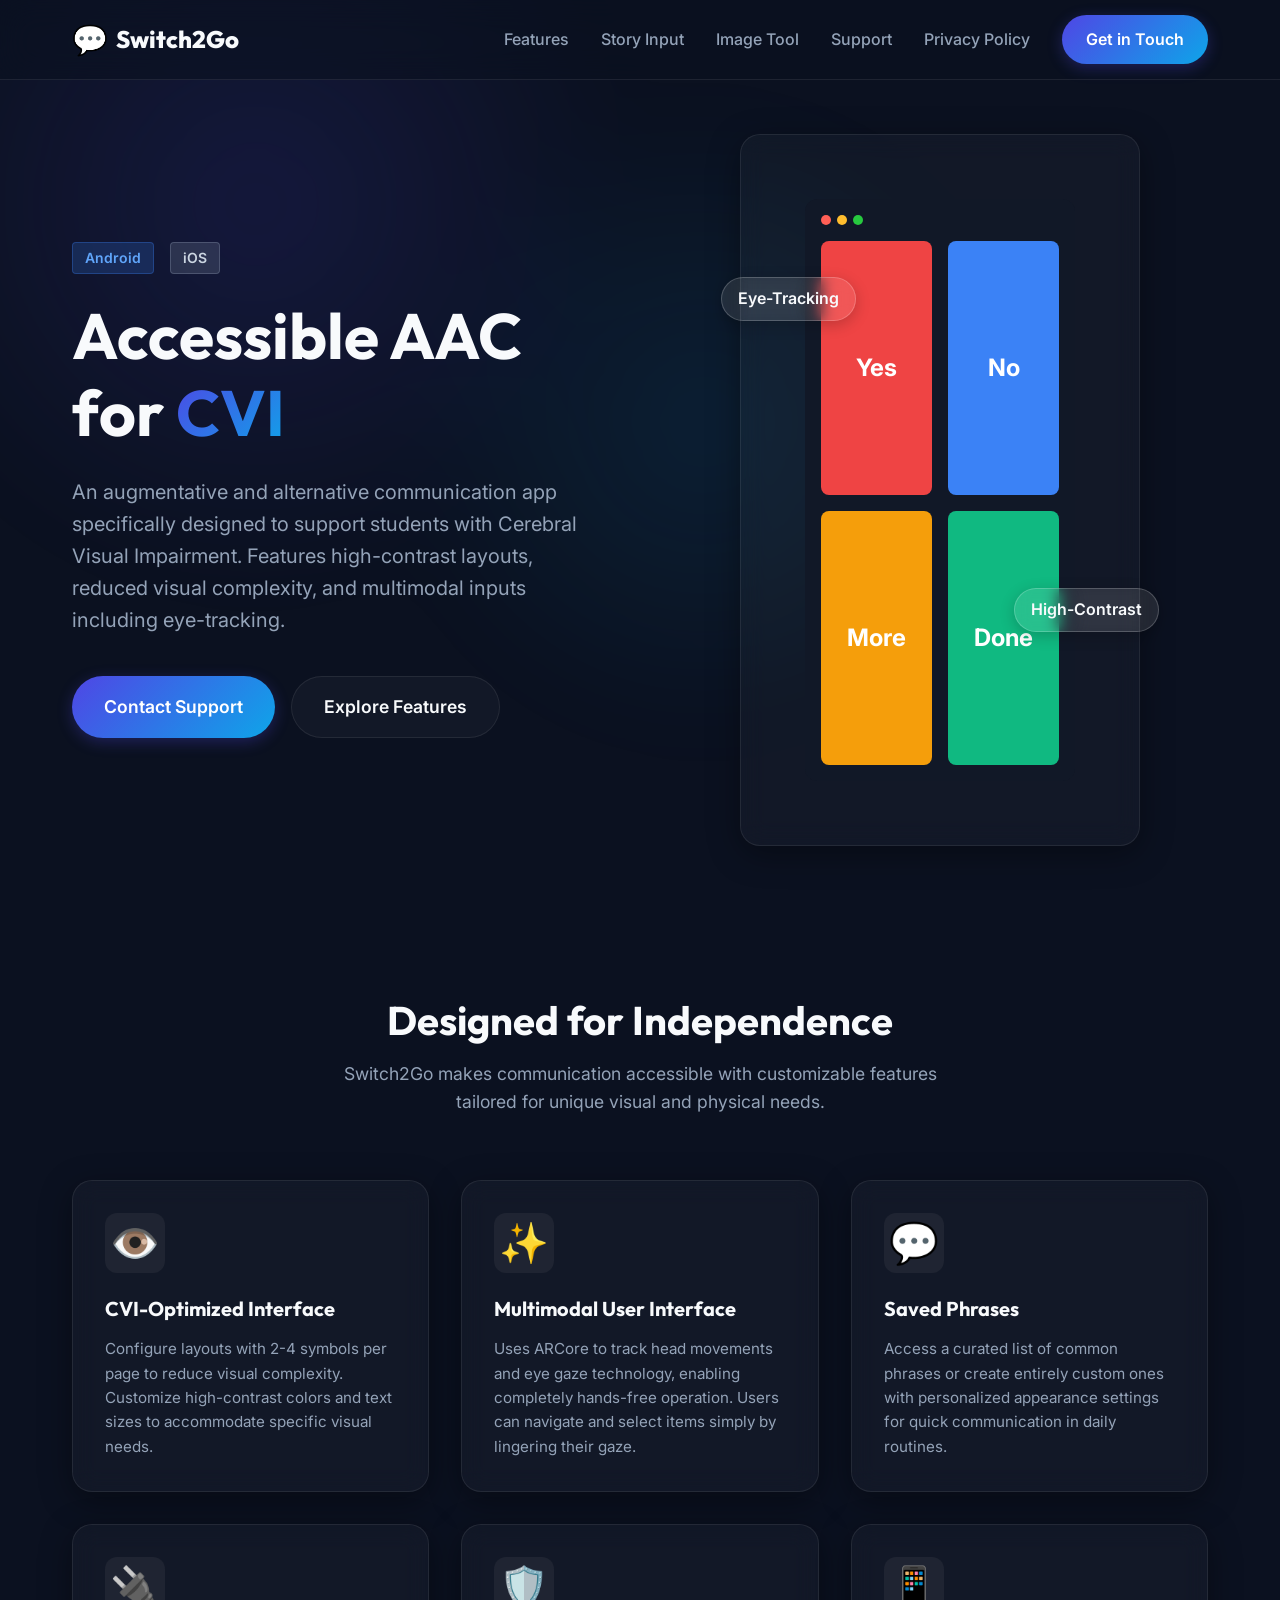
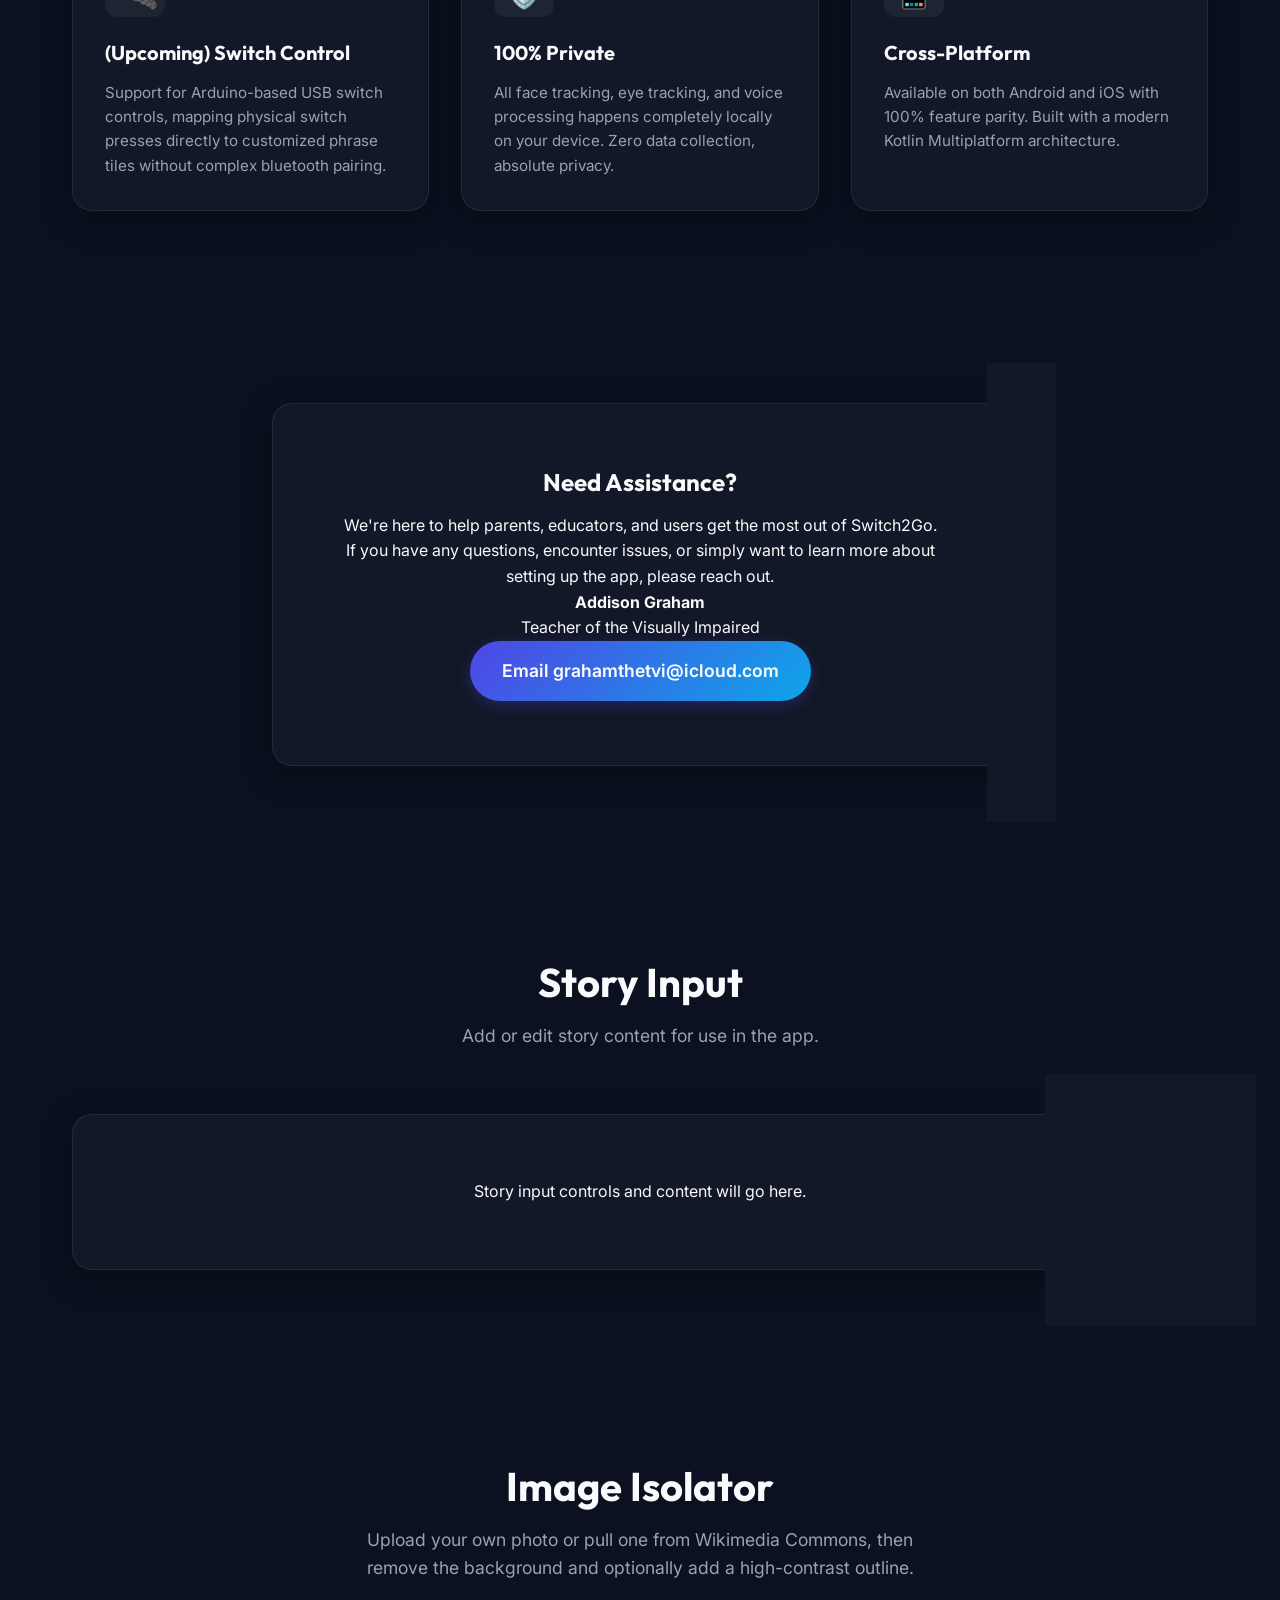
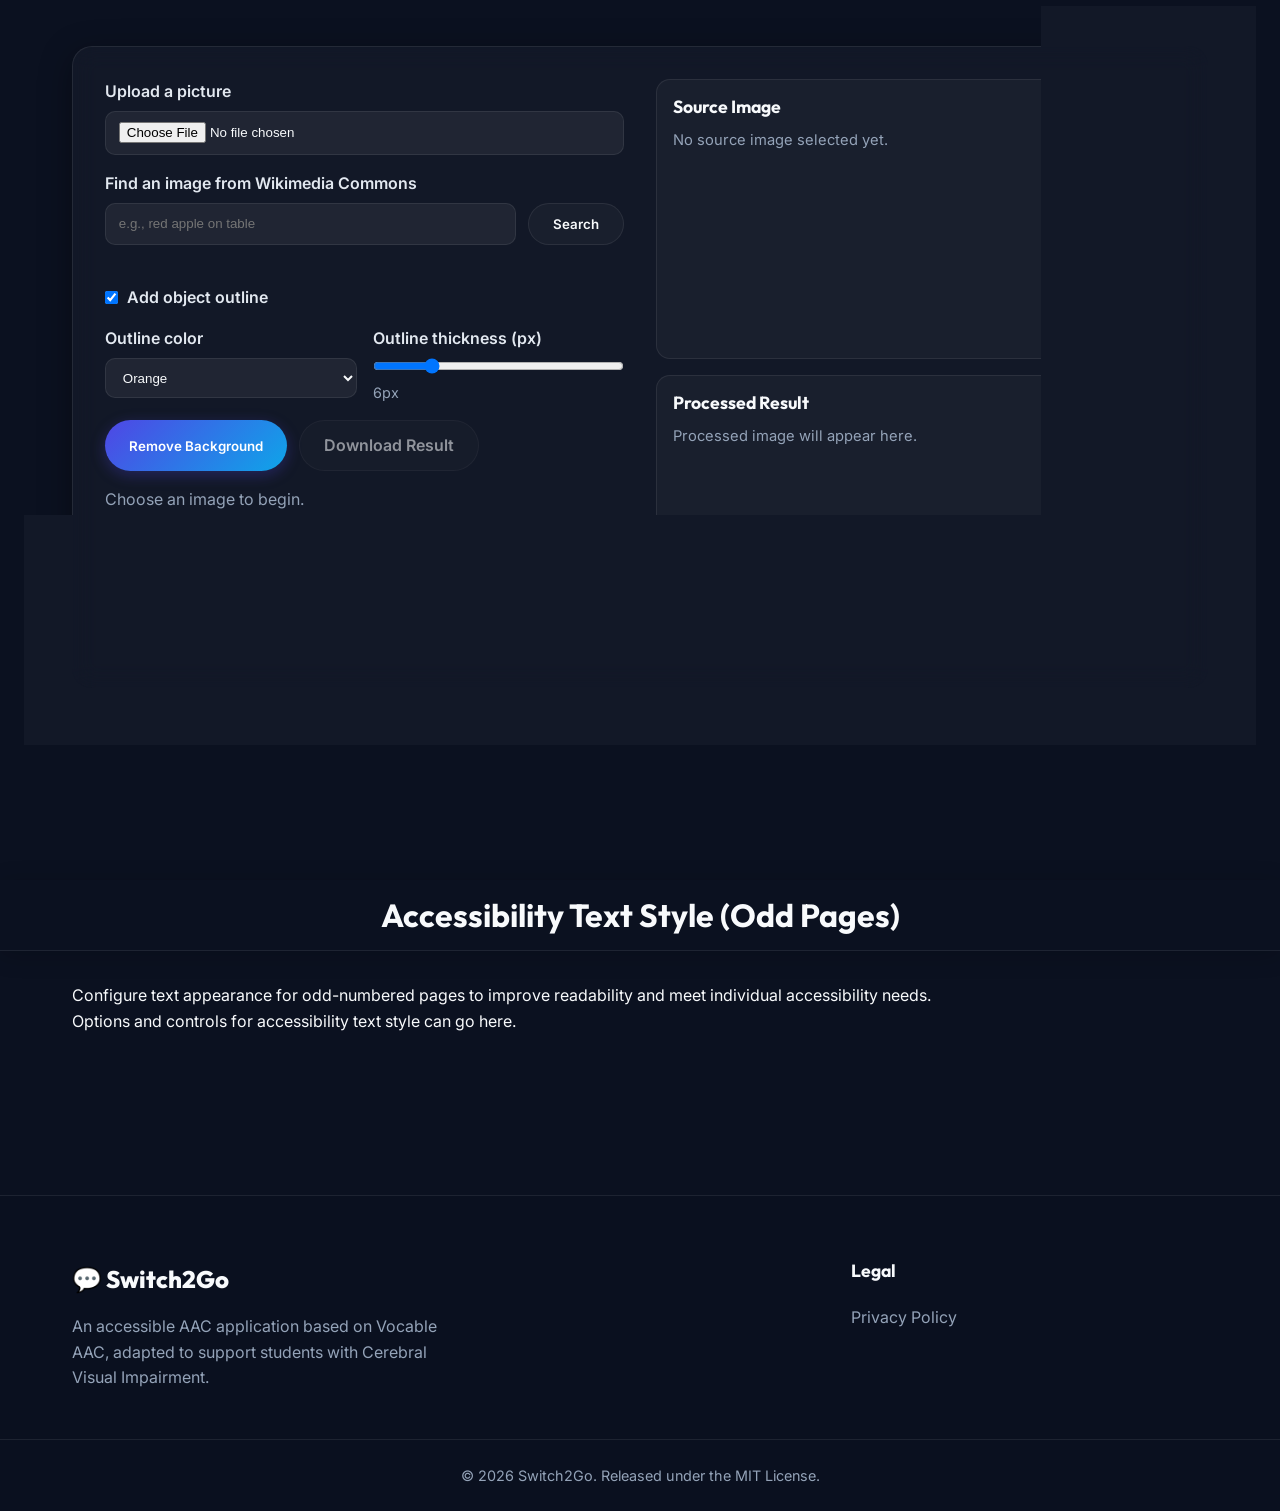
==== commit 6f50c9fb: "Add Story Input and Accessibility Text Style sections in index.html; update styles for sticky header" ====
--- a/index.html
+++ b/index.html
@@ -25,6 +25,7 @@
             </a>
             <ul class="nav-links">
                 <li><a href="#features" class="nav-link">Features</a></li>
+                <li><a href="#story-input" class="nav-link">Story Input</a></li>
                 <li><a href="#image-tool" class="nav-link">Image Tool</a></li>
                 <li><a href="#support" class="nav-link">Support</a></li>
                 <li><a href="privacy.html" class="nav-link">Privacy Policy</a></li>
@@ -143,10 +144,22 @@
             </div>
         </section>
 
+        <section id="story-input" class="section">
+            <div class="container">
+                <div class="section-header text-center fade-in-up">
+                    <h2>Story Input</h2>
+                    <p>Add or edit story content for use in the app.</p>
+                </div>
+                <div class="glass-card fade-in-up delay-1" style="padding: var(--spacing-xl); text-align: center;">
+                    <p class="text-secondary">Story input controls and content will go here.</p>
+                </div>
+            </div>
+        </section>
+
         <section id="image-tool" class="section image-tool">
             <div class="container">
                 <div class="section-header text-center fade-in-up">
-                    <h2>Image Isolation Tool</h2>
+                    <h2>Image Isolator</h2>
                     <p>Upload your own photo or pull one from Wikimedia Commons, then remove the background and optionally add a high-contrast outline.</p>
                 </div>
 
@@ -220,6 +233,16 @@
                 </div>
             </div>
         </section>
+
+        <section id="accessibility-text-style" class="section section-with-sticky-header">
+            <h2 class="sticky-section-header">Accessibility Text Style (Odd Pages)</h2>
+            <div class="container">
+                <div class="sticky-section-content">
+                    <p>Configure text appearance for odd-numbered pages to improve readability and meet individual accessibility needs.</p>
+                    <p class="text-secondary mt-4">Options and controls for accessibility text style can go here.</p>
+                </div>
+            </div>
+        </section>
     </main>
 
     <footer class="footer">
--- a/style.css
+++ b/style.css
@@ -430,6 +430,28 @@
     font-size: 1.1rem;
 }
 
+/* Sticky section header: sticks to top of viewport after scroll */
+.section-with-sticky-header {
+    position: relative;
+}
+
+.sticky-section-header {
+    position: sticky;
+    top: var(--nav-height);
+    z-index: 100;
+    margin: 0 0 2rem 0;
+    padding: 1rem var(--spacing-lg);
+    font-size: 2rem;
+    text-align: center;
+    background: var(--bg-color);
+    border-bottom: 1px solid var(--glass-border);
+    box-shadow: 0 4px 24px rgba(0, 0, 0, 0.2);
+}
+
+.sticky-section-content {
+    padding-bottom: var(--spacing-xl);
+}
+
 .features-grid {
     display: grid;
     grid-template-columns: repeat(auto-fit, minmax(300px, 1fr));
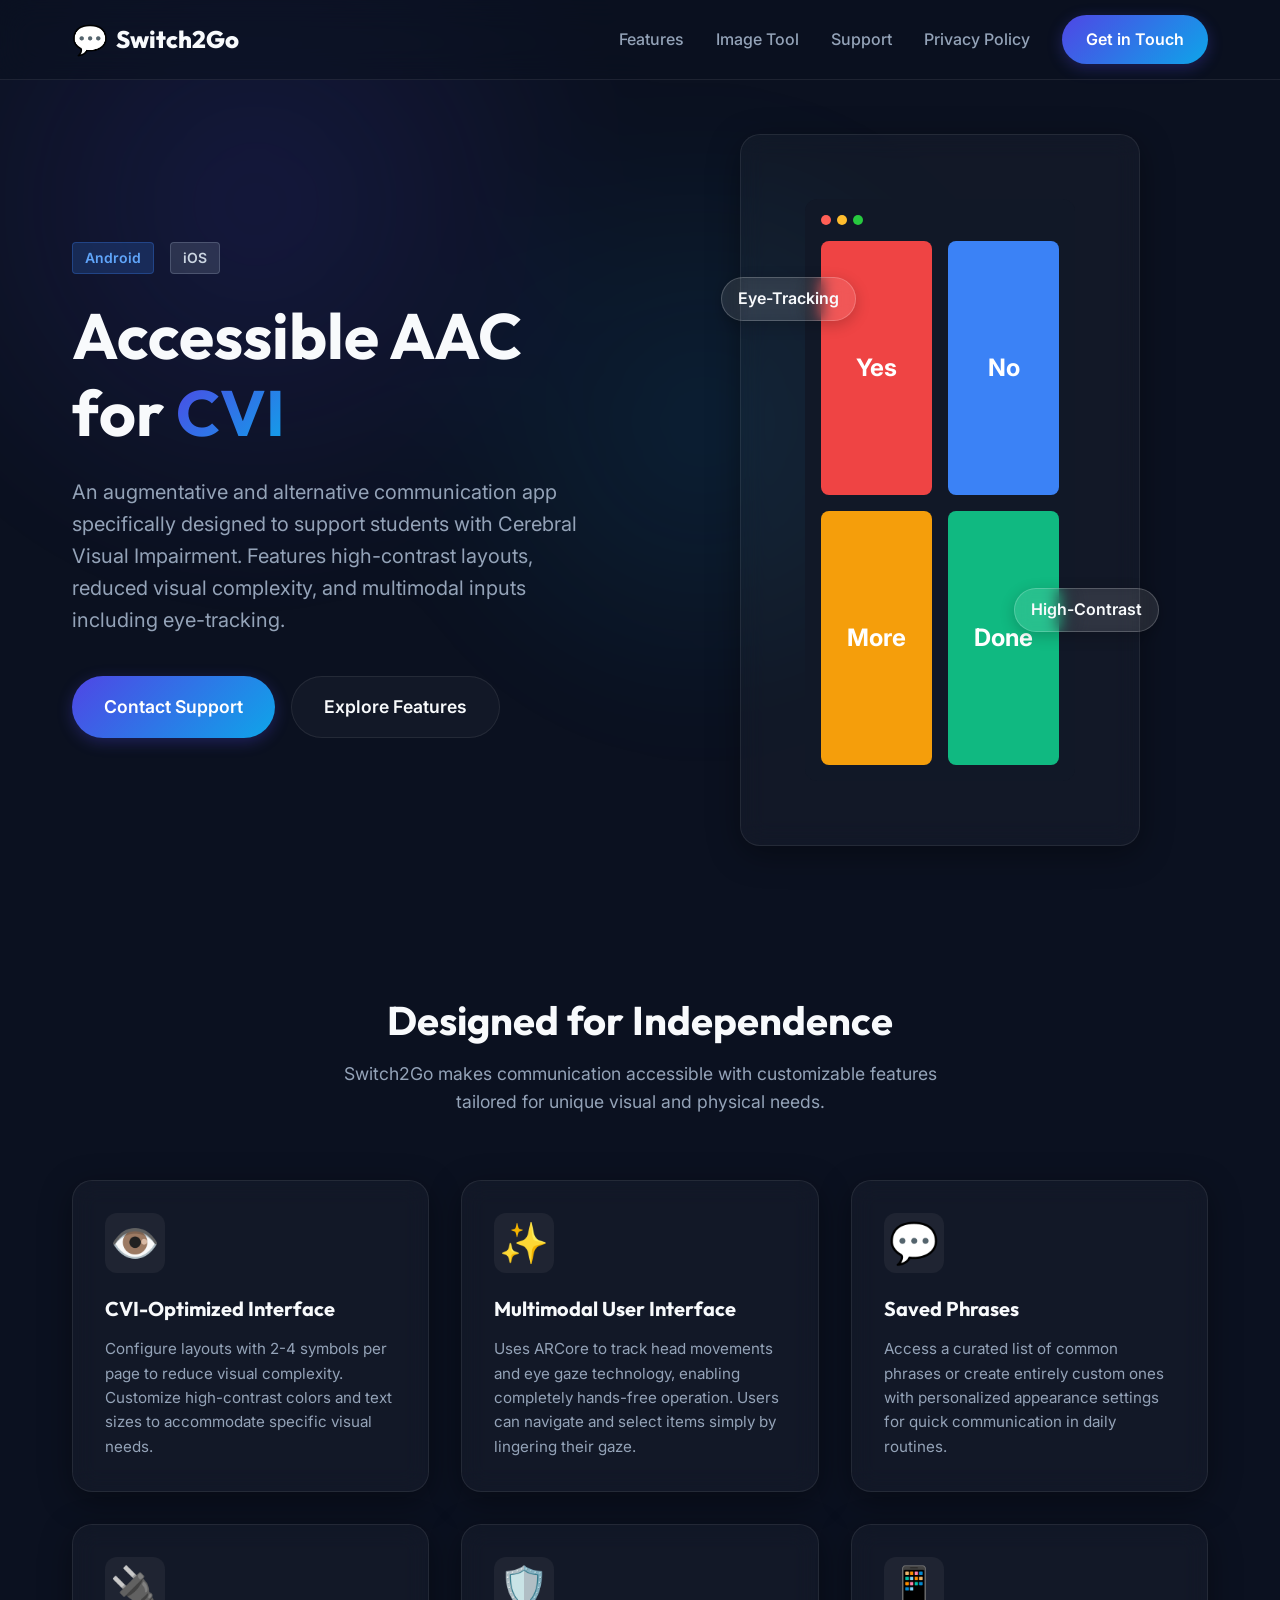
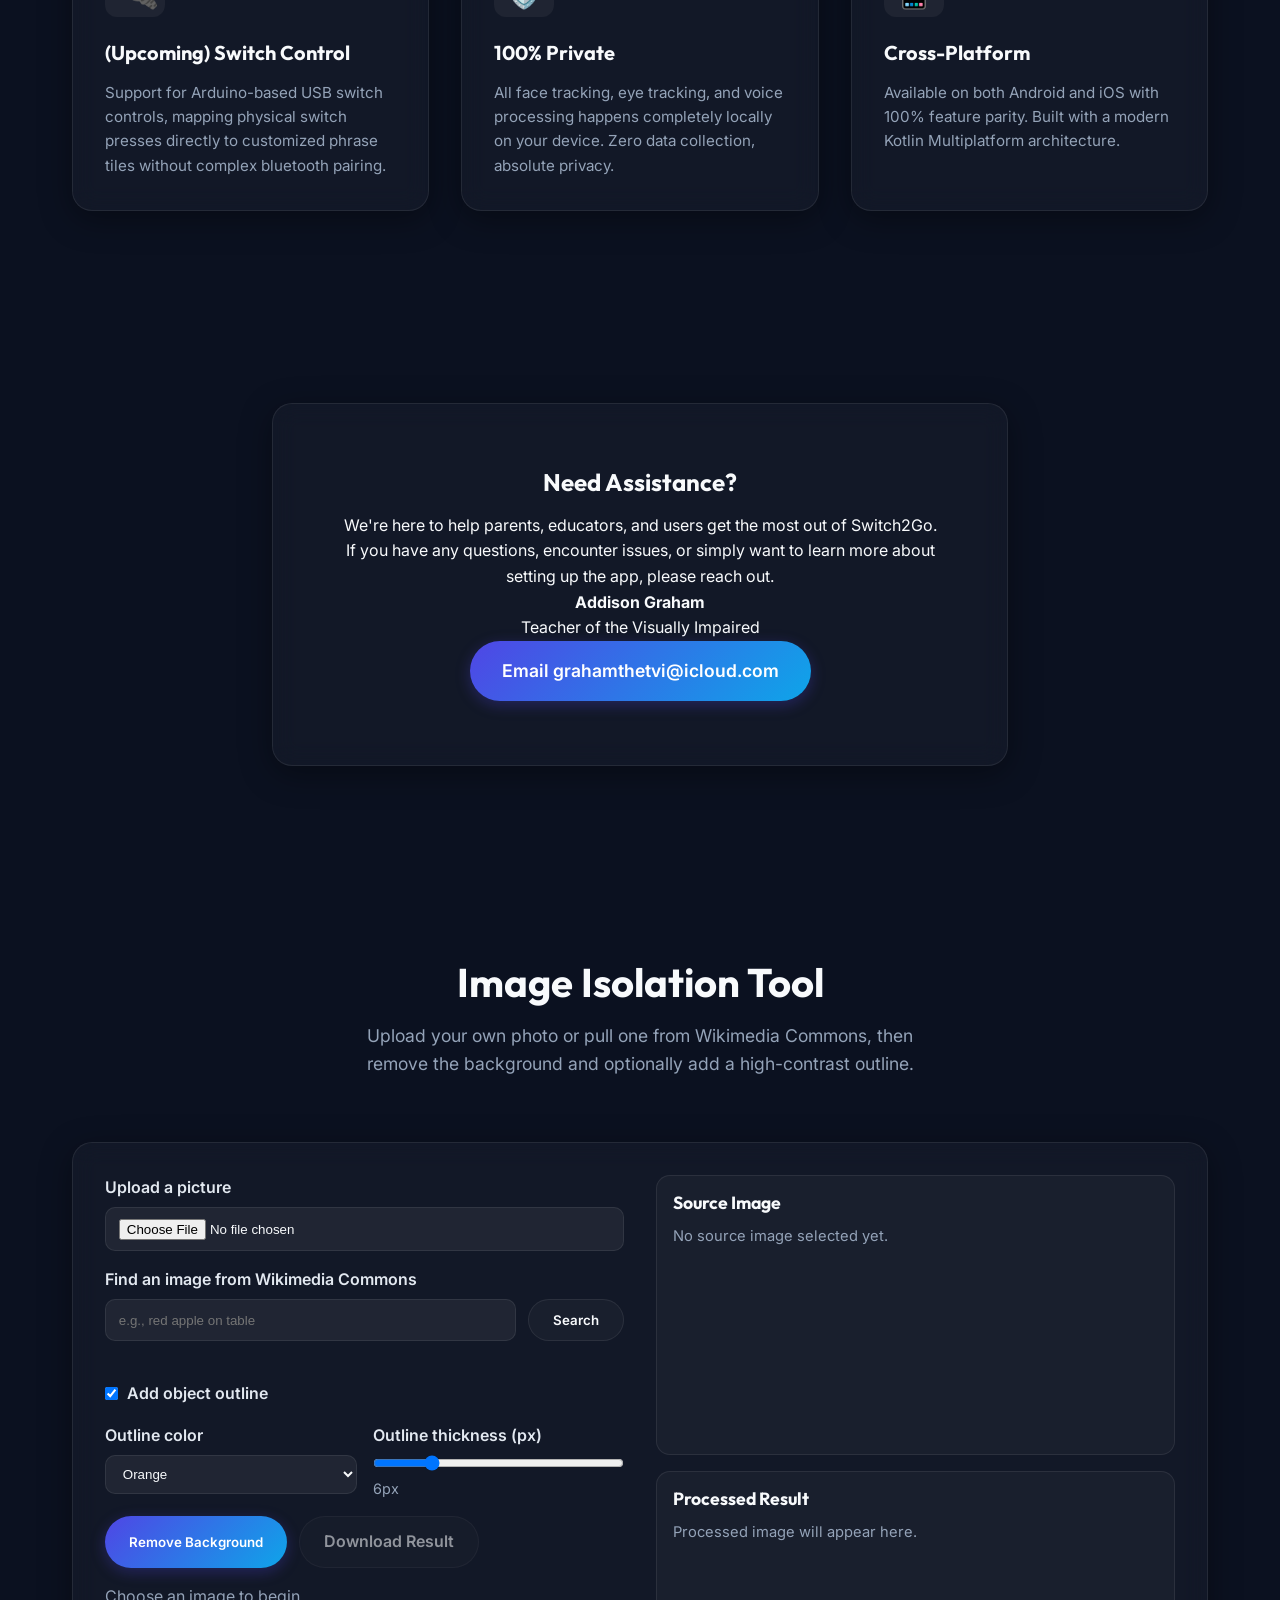
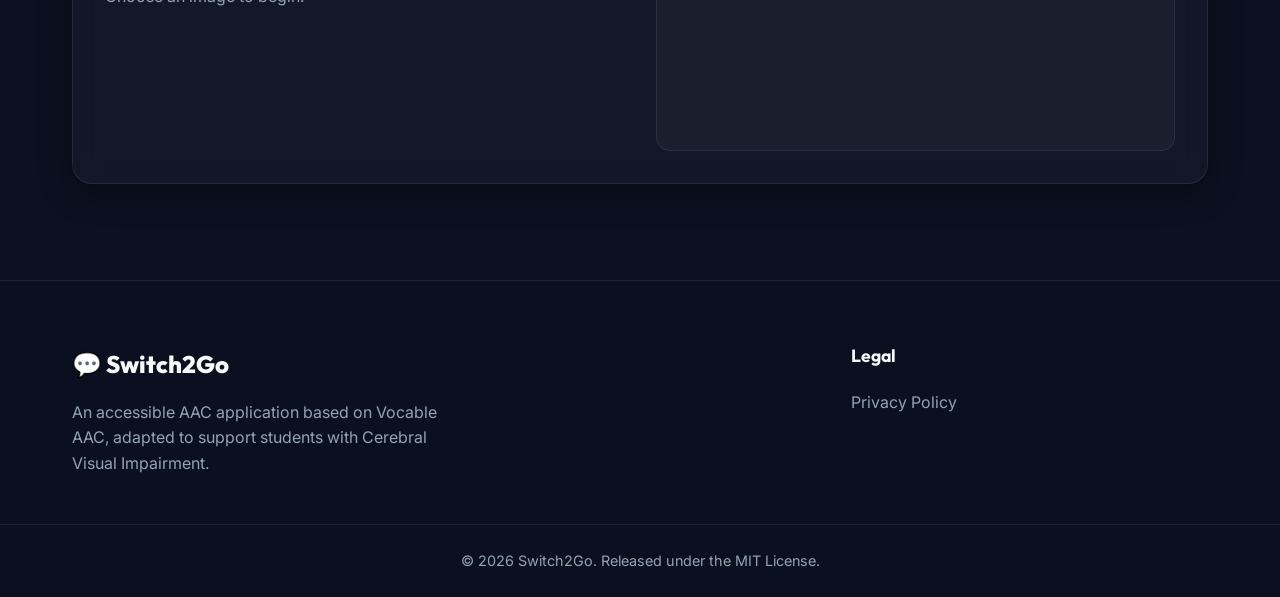
==== commit 55c16646: "Remove Story Input and Accessibility Text Style sections from index.html; update Image Tool section " ====
--- a/index.html
+++ b/index.html
@@ -25,7 +25,6 @@
             </a>
             <ul class="nav-links">
                 <li><a href="#features" class="nav-link">Features</a></li>
-                <li><a href="#story-input" class="nav-link">Story Input</a></li>
                 <li><a href="#image-tool" class="nav-link">Image Tool</a></li>
                 <li><a href="#support" class="nav-link">Support</a></li>
                 <li><a href="privacy.html" class="nav-link">Privacy Policy</a></li>
@@ -144,22 +143,10 @@
             </div>
         </section>
 
-        <section id="story-input" class="section">
-            <div class="container">
-                <div class="section-header text-center fade-in-up">
-                    <h2>Story Input</h2>
-                    <p>Add or edit story content for use in the app.</p>
-                </div>
-                <div class="glass-card fade-in-up delay-1" style="padding: var(--spacing-xl); text-align: center;">
-                    <p class="text-secondary">Story input controls and content will go here.</p>
-                </div>
-            </div>
-        </section>
-
         <section id="image-tool" class="section image-tool">
             <div class="container">
                 <div class="section-header text-center fade-in-up">
-                    <h2>Image Isolator</h2>
+                    <h2>Image Isolation Tool</h2>
                     <p>Upload your own photo or pull one from Wikimedia Commons, then remove the background and optionally add a high-contrast outline.</p>
                 </div>
 
@@ -233,16 +220,6 @@
                 </div>
             </div>
         </section>
-
-        <section id="accessibility-text-style" class="section section-with-sticky-header">
-            <h2 class="sticky-section-header">Accessibility Text Style (Odd Pages)</h2>
-            <div class="container">
-                <div class="sticky-section-content">
-                    <p>Configure text appearance for odd-numbered pages to improve readability and meet individual accessibility needs.</p>
-                    <p class="text-secondary mt-4">Options and controls for accessibility text style can go here.</p>
-                </div>
-            </div>
-        </section>
     </main>
 
     <footer class="footer">
--- a/style.css
+++ b/style.css
@@ -430,28 +430,6 @@
     font-size: 1.1rem;
 }
 
-/* Sticky section header: sticks to top of viewport after scroll */
-.section-with-sticky-header {
-    position: relative;
-}
-
-.sticky-section-header {
-    position: sticky;
-    top: var(--nav-height);
-    z-index: 100;
-    margin: 0 0 2rem 0;
-    padding: 1rem var(--spacing-lg);
-    font-size: 2rem;
-    text-align: center;
-    background: var(--bg-color);
-    border-bottom: 1px solid var(--glass-border);
-    box-shadow: 0 4px 24px rgba(0, 0, 0, 0.2);
-}
-
-.sticky-section-content {
-    padding-bottom: var(--spacing-xl);
-}
-
 .features-grid {
     display: grid;
     grid-template-columns: repeat(auto-fit, minmax(300px, 1fr));
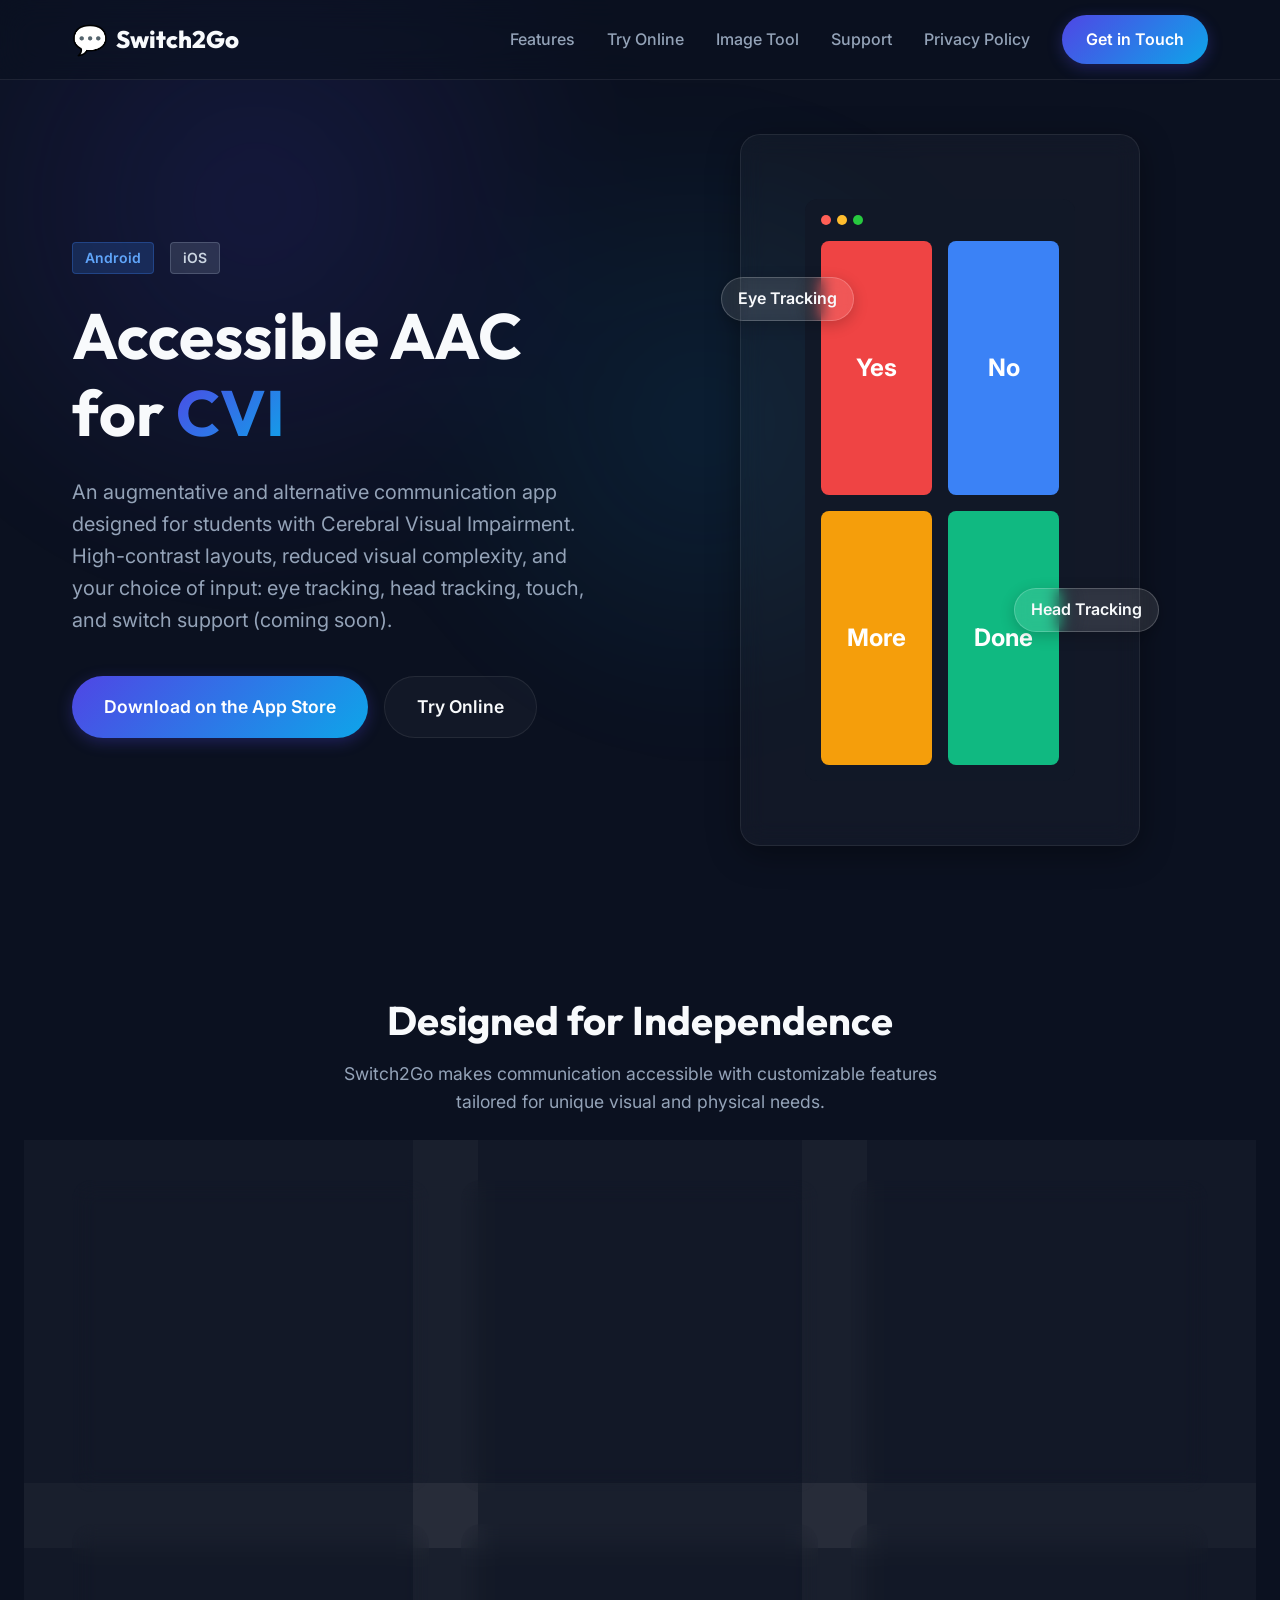
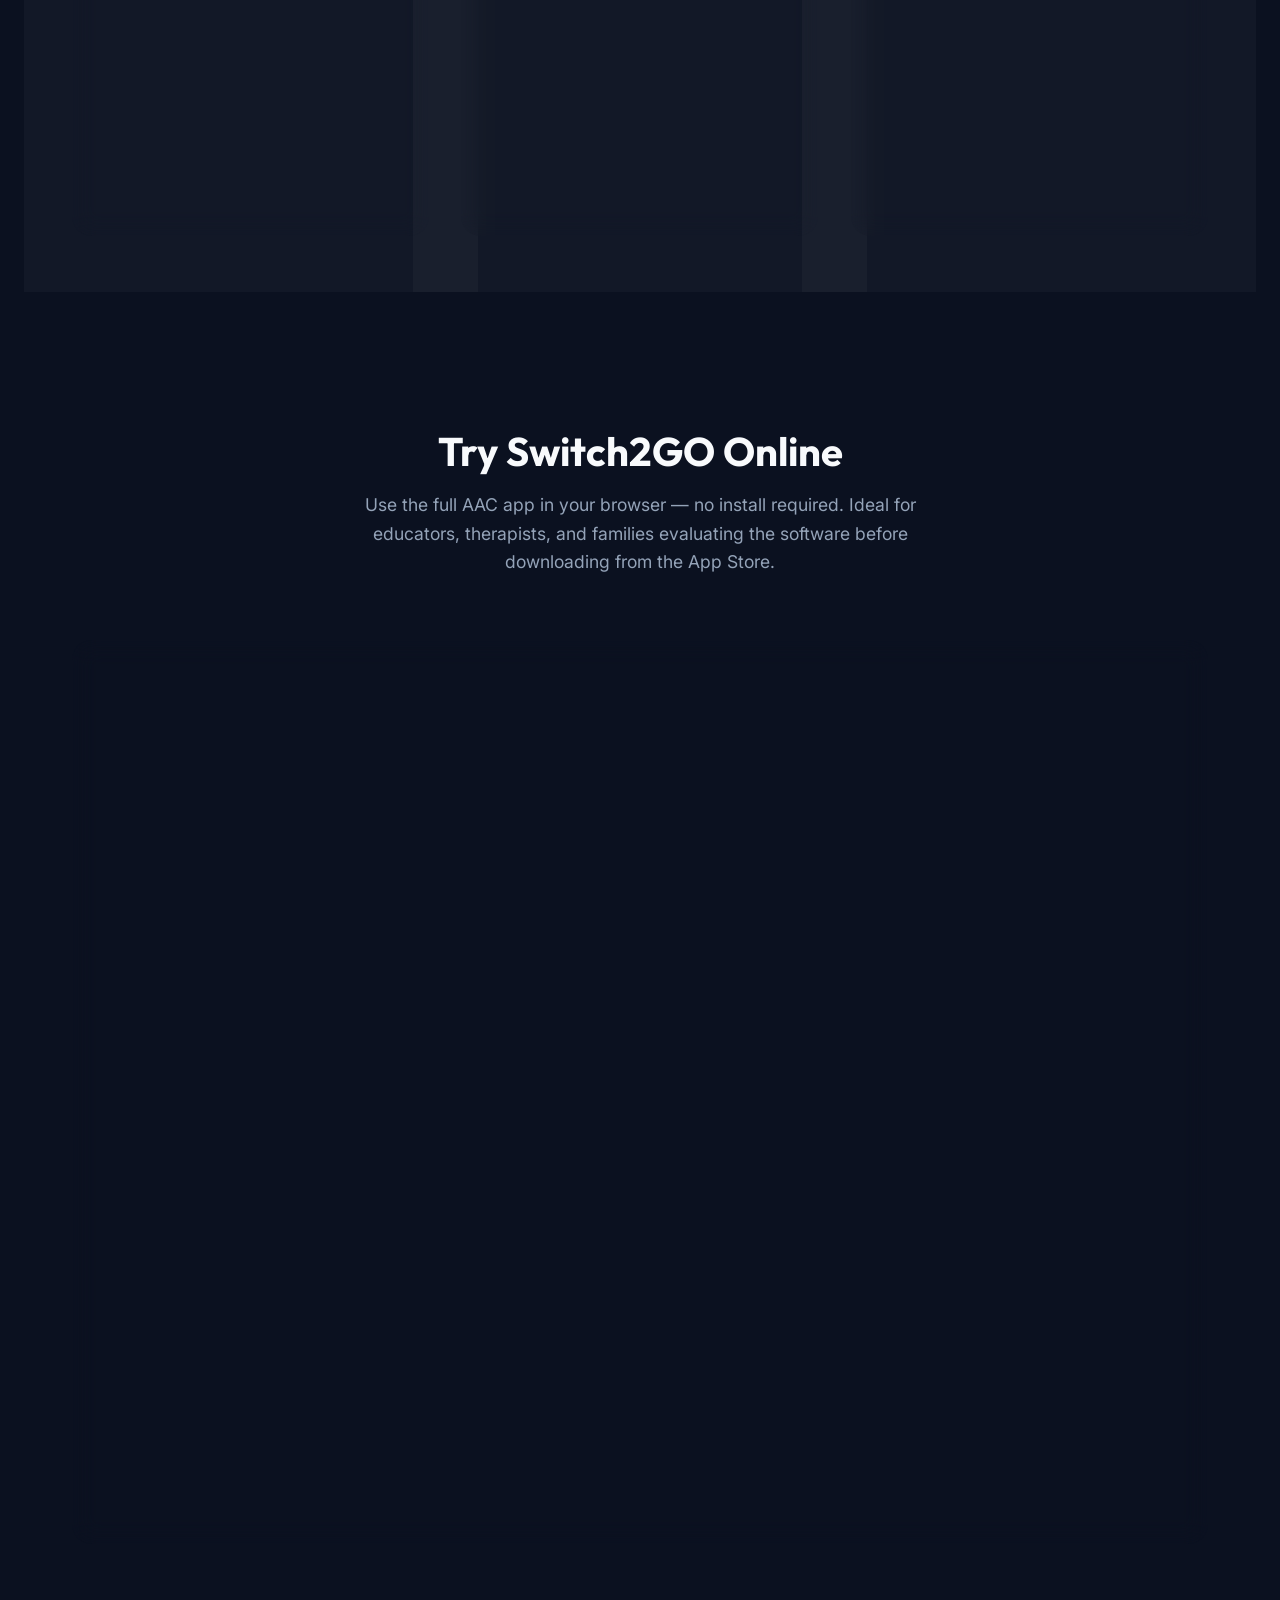
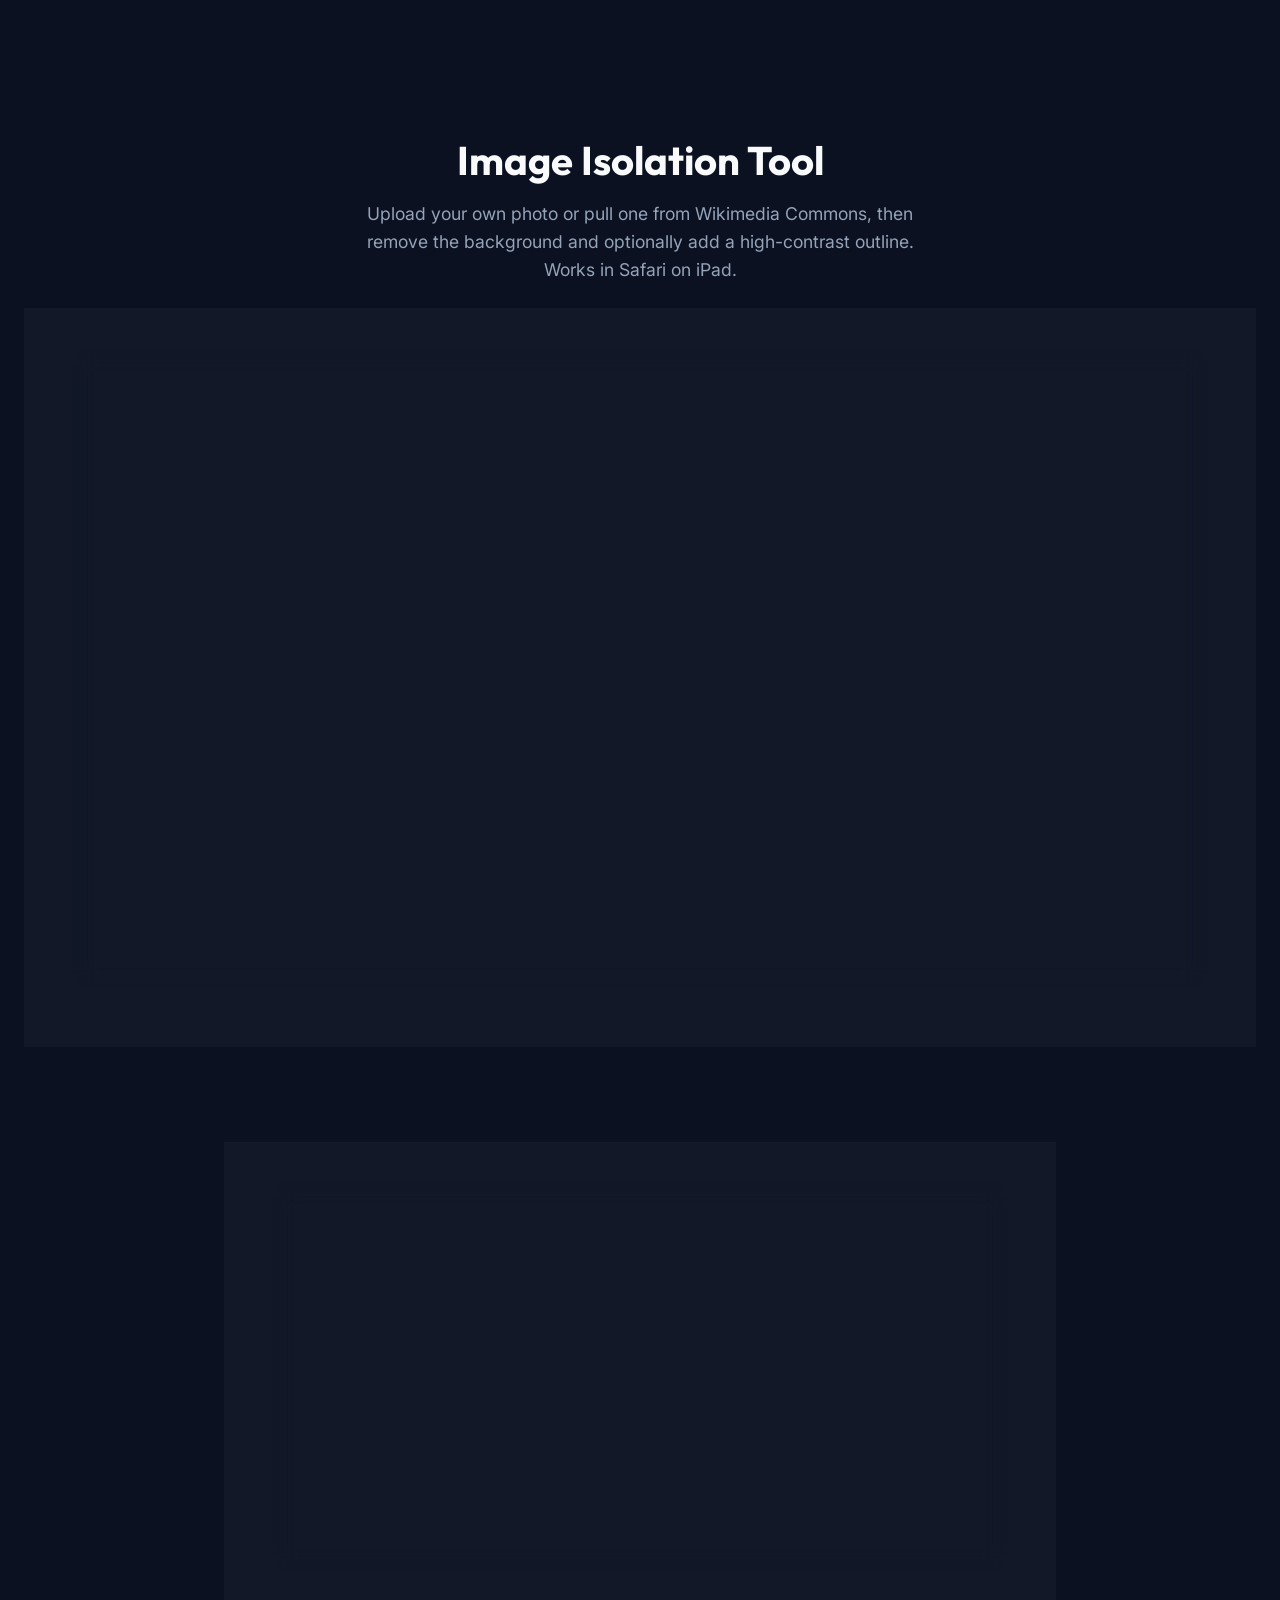
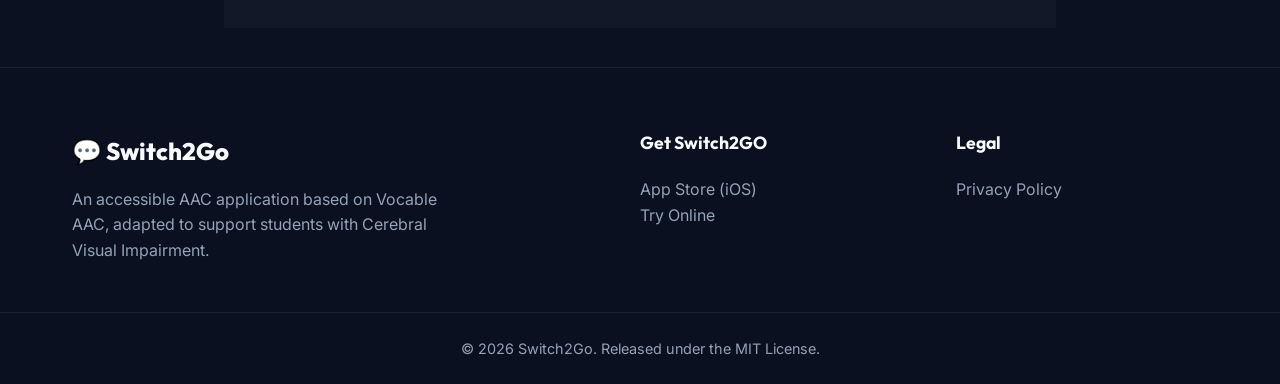
==== commit edff6dec: "Refactor index.html, privacy.html, script.js, and style.css for improved functionality and accessibi" ====
--- a/index.html
+++ b/index.html
@@ -1,247 +1,285 @@
-<!DOCTYPE html>
-<html lang="en">
-<head>
-    <meta charset="UTF-8">
-    <meta name="viewport" content="width=device-width, initial-scale=1.0">
-    <title>Switch2Go | Accessible AAC for CVI</title>
-    <meta name="description" content="An accessible AAC application designed to support students with Cerebral Visual Impairment (CVI). Now available on Android and iOS.">
-    
-    <!-- Google Fonts: Inter & Outfit -->
-    <link rel="preconnect" href="https://fonts.googleapis.com">
-    <link rel="preconnect" href="https://fonts.gstatic.com" crossorigin>
-    <link href="https://fonts.googleapis.com/css2?family=Inter:wght@300;400;500;600&family=Outfit:wght@400;600;700;800&display=swap" rel="stylesheet">
-    
-    <!-- Styles -->
-    <link rel="stylesheet" href="style.css">
-</head>
-<body>
-    <div class="blob-bg"></div>
-
-    <nav class="navbar glass">
-        <div class="container nav-content">
-            <a href="index.html" class="logo">
-                <span class="logo-icon">💬</span>
-                Switch2Go
-            </a>
-            <ul class="nav-links">
-                <li><a href="#features" class="nav-link">Features</a></li>
-                <li><a href="#image-tool" class="nav-link">Image Tool</a></li>
-                <li><a href="#support" class="nav-link">Support</a></li>
-                <li><a href="privacy.html" class="nav-link">Privacy Policy</a></li>
-                <li><a href="#support" class="btn btn-primary">Get in Touch</a></li>
-            </ul>
-            <button class="mobile-menu-btn" aria-label="Toggle Menu">
-                <span></span>
-                <span></span>
-                <span></span>
-            </button>
-        </div>
-    </nav>
-
-    <main>
-        <section class="hero">
-            <div class="container hero-content">
-                <div class="hero-text fade-in-up">
-                    <div class="badges">
-                        <span class="badge badge-android">Android</span>
-                        <span class="badge badge-ios">iOS</span>
-                    </div>
-                    <h1 class="hero-title">Accessible AAC for <span class="text-gradient">CVI</span></h1>
-                    <p class="hero-subtitle">
-                        An augmentative and alternative communication app specifically designed to support students with Cerebral Visual Impairment. Features high-contrast layouts, reduced visual complexity, and multimodal inputs including eye-tracking.
-                    </p>
-                    <div class="hero-cta">
-                        <a href="mailto:grahamthetvi@icloud.com" class="btn btn-primary btn-lg">Contact Support</a>
-                        <a href="#features" class="btn btn-secondary btn-lg">Explore Features</a>
-                    </div>
-                </div>
-                <!-- Abstract Representation / Glass Card -->
-                <div class="hero-visual fade-in-up delay-1">
-                    <div class="glass-card visual-card">
-                        <div class="mock-ui">
-                            <div class="mock-header">
-                                <div class="mock-dot red"></div>
-                                <div class="mock-dot yellow"></div>
-                                <div class="mock-dot green"></div>
-                            </div>
-                            <div class="mock-grid">
-                                <div class="mock-tile tile-red">Yes</div>
-                                <div class="mock-tile tile-blue">No</div>
-                                <div class="mock-tile tile-yellow">More</div>
-                                <div class="mock-tile tile-green">Done</div>
-                            </div>
-                        </div>
-                        <div class="floating-badge badge-1">Eye-Tracking</div>
-                        <div class="floating-badge badge-2">High-Contrast</div>
-                    </div>
-                </div>
-            </div>
-        </section>
-
-        <section id="features" class="features section">
-            <div class="container">
-                <div class="section-header text-center fade-in-up">
-                    <h2>Designed for Independence</h2>
-                    <p>Switch2Go makes communication accessible with customizable features tailored for unique visual and physical needs.</p>
-                </div>
-
-                <div class="features-grid">
-                    <div class="feature-card glass-card fade-in-up">
-                        <div class="feature-icon">👁️</div>
-                        <h3>CVI-Optimized Interface</h3>
-                        <p>Configure layouts with 2-4 symbols per page to reduce visual complexity. Customize high-contrast colors and text sizes to accommodate specific visual needs.</p>
-                    </div>
-
-                    <div class="feature-card glass-card fade-in-up delay-1">
-                        <div class="feature-icon">✨</div>
-                        <h3>Multimodal User Interface</h3>
-                        <p>Uses ARCore to track head movements and eye gaze technology, enabling completely hands-free operation. Users can navigate and select items simply by lingering their gaze.</p>
-                    </div>
-
-                    <div class="feature-card glass-card fade-in-up delay-2">
-                        <div class="feature-icon">💬</div>
-                        <h3>Saved Phrases</h3>
-                        <p>Access a curated list of common phrases or create entirely custom ones with personalized appearance settings for quick communication in daily routines.</p>
-                    </div>
-
-                    <div class="feature-card glass-card fade-in-up">
-                        <div class="feature-icon">🔌</div>
-                        <h3>(Upcoming) Switch Control</h3>
-                        <p>Support for Arduino-based USB switch controls, mapping physical switch presses directly to customized phrase tiles without complex bluetooth pairing.</p>
-                    </div>
-                    
-                    <div class="feature-card glass-card fade-in-up delay-1">
-                        <div class="feature-icon">🛡️</div>
-                        <h3>100% Private</h3>
-                        <p>All face tracking, eye tracking, and voice processing happens completely locally on your device. Zero data collection, absolute privacy.</p>
-                    </div>
-                    
-                    <div class="feature-card glass-card fade-in-up delay-2">
-                        <div class="feature-icon">📱</div>
-                        <h3>Cross-Platform</h3>
-                        <p>Available on both Android and iOS with 100% feature parity. Built with a modern Kotlin Multiplatform architecture.</p>
-                    </div>
-                </div>
-            </div>
-        </section>
-
-        <section id="support" class="support section">
-            <div class="container container-sm">
-                <div class="support-card glass-card fade-in-up">
-                    <div class="support-content text-center">
-                        <h2>Need Assistance?</h2>
-                        <p>We're here to help parents, educators, and users get the most out of Switch2Go. If you have any questions, encounter issues, or simply want to learn more about setting up the app, please reach out.</p>
-                        <div class="contact-info">
-                            <strong>Addison Graham</strong><br>
-                            Teacher of the Visually Impaired
-                        </div>
-                        <a href="mailto:grahamthetvi@icloud.com" class="btn btn-primary btn-lg mt-4">
-                            Email grahamthetvi@icloud.com
-                        </a>
-                    </div>
-                </div>
-            </div>
-        </section>
-
-        <section id="image-tool" class="section image-tool">
-            <div class="container">
-                <div class="section-header text-center fade-in-up">
-                    <h2>Image Isolation Tool</h2>
-                    <p>Upload your own photo or pull one from Wikimedia Commons, then remove the background and optionally add a high-contrast outline.</p>
-                </div>
-
-                <div class="glass-card image-tool-card fade-in-up delay-1">
-                    <div class="image-tool-grid">
-                        <div class="tool-controls">
-                            <div class="form-group">
-                                <label for="local-image-input">Upload a picture</label>
-                                <input id="local-image-input" type="file" accept="image/*">
-                            </div>
-
-                            <div class="form-group">
-                                <label for="wikimedia-query">Find an image from Wikimedia Commons</label>
-                                <div class="wikimedia-search-row">
-                                    <input id="wikimedia-query" type="text" placeholder="e.g., red apple on table">
-                                    <button id="wikimedia-search-btn" class="btn btn-secondary" type="button">Search</button>
-                                </div>
-                            </div>
-
-                            <div id="wikimedia-results" class="wikimedia-results" aria-live="polite"></div>
-
-                            <div class="form-group outline-toggle-row">
-                                <input id="outline-enabled" type="checkbox" checked>
-                                <label for="outline-enabled">Add object outline</label>
-                            </div>
-
-                            <div class="outline-controls">
-                                <div class="form-group">
-                                    <label for="outline-color">Outline color</label>
-                                    <select id="outline-color" aria-label="Outline color">
-                                        <option value="#000000">Black</option>
-                                        <option value="#ffffff">White</option>
-                                        <option value="#ef4444">Red</option>
-                                        <option value="#f59e0b" selected>Orange</option>
-                                        <option value="#eab308">Yellow</option>
-                                        <option value="#22c55e">Green</option>
-                                        <option value="#3b82f6">Blue</option>
-                                        <option value="#8b5cf6">Purple</option>
-                                        <option value="#ec4899">Pink</option>
-                                    </select>
-                                </div>
-                                <div class="form-group">
-                                    <label for="outline-thickness">Outline thickness (px)</label>
-                                    <input id="outline-thickness" type="range" min="1" max="24" value="6">
-                                    <span id="outline-thickness-value">6px</span>
-                                </div>
-                            </div>
-
-                            <div class="tool-actions">
-                                <button id="process-image-btn" class="btn btn-primary" type="button">Remove Background</button>
-                                <a id="download-processed-btn" class="btn btn-secondary disabled" href="#" download="isolated-object.png" aria-disabled="true">Download Result</a>
-                            </div>
-
-                            <p id="image-tool-status" class="tool-status">Choose an image to begin.</p>
-                        </div>
-
-                        <div class="tool-preview">
-                            <div class="preview-panel">
-                                <h3>Source Image</h3>
-                                <img id="source-preview" alt="Selected source preview">
-                                <p id="source-placeholder" class="preview-placeholder">No source image selected yet.</p>
-                            </div>
-
-                            <div class="preview-panel">
-                                <h3>Processed Result</h3>
-                                <img id="processed-preview" alt="Processed image preview">
-                                <p id="processed-placeholder" class="preview-placeholder">Processed image will appear here.</p>
-                            </div>
-                        </div>
-                    </div>
-                </div>
-            </div>
-        </section>
-    </main>
-
-    <footer class="footer">
-        <div class="container footer-content">
-            <div class="footer-brand">
-                <span class="logo">💬 Switch2Go</span>
-                <p>An accessible AAC application based on Vocable AAC, adapted to support students with Cerebral Visual Impairment.</p>
-            </div>
-            <div class="footer-links">
-                <h4>Legal</h4>
-                <ul>
-                    <li><a href="privacy.html">Privacy Policy</a></li>
-                </ul>
-            </div>
-        </div>
-        <div class="footer-bottom">
-            <div class="container text-center">
-                <p>&copy; 2026 Switch2Go. Released under the MIT License.</p>
-            </div>
-        </div>
-    </footer>
-
-    <script src="script.js"></script>
-</body>
-</html>
+<!DOCTYPE html>
+<html lang="en">
+<head>
+    <meta charset="UTF-8">
+    <meta name="viewport" content="width=device-width, initial-scale=1.0">
+    <title>Switch2Go | Accessible AAC for CVI</title>
+    <link rel="icon" href="favicon.svg" type="image/svg+xml">
+    <meta name="description" content="Switch2GO AAC for CVI — eye tracking, head tracking, and touch input. Download on the App Store or try free in your browser.">
+    
+    <!-- Google Fonts: Inter & Outfit -->
+    <link rel="preconnect" href="https://fonts.googleapis.com">
+    <link rel="preconnect" href="https://fonts.gstatic.com" crossorigin>
+    <link href="https://fonts.googleapis.com/css2?family=Inter:wght@300;400;500;600&family=Outfit:wght@400;600;700;800&display=swap" rel="stylesheet">
+    
+    <!-- Styles -->
+    <link rel="stylesheet" href="style.css">
+</head>
+<body>
+    <div class="blob-bg"></div>
+
+    <nav class="navbar glass">
+        <div class="container nav-content">
+            <a href="index.html" class="logo">
+                <span class="logo-icon">💬</span>
+                Switch2Go
+            </a>
+            <ul class="nav-links">
+                <li><a href="#features" class="nav-link">Features</a></li>
+                <li><a href="#try-online" class="nav-link">Try Online</a></li>
+                <li><a href="#image-tool" class="nav-link">Image Tool</a></li>
+                <li><a href="#support" class="nav-link">Support</a></li>
+                <li><a href="privacy.html" class="nav-link">Privacy Policy</a></li>
+                <li><a href="#support" class="btn btn-primary">Get in Touch</a></li>
+            </ul>
+            <button class="mobile-menu-btn" aria-label="Toggle Menu">
+                <span></span>
+                <span></span>
+                <span></span>
+            </button>
+        </div>
+    </nav>
+
+    <main>
+        <section class="hero">
+            <div class="container hero-content">
+                <div class="hero-text fade-in-up">
+                    <div class="badges">
+                        <span class="badge badge-android">Android</span>
+                        <span class="badge badge-ios">iOS</span>
+                    </div>
+                    <h1 class="hero-title">Accessible AAC for <span class="text-gradient">CVI</span></h1>
+                    <p class="hero-subtitle">
+                        An augmentative and alternative communication app designed for students with Cerebral Visual Impairment. High-contrast layouts, reduced visual complexity, and your choice of input: eye tracking, head tracking, touch, and switch support (coming soon).
+                    </p>
+                    <div class="hero-cta">
+                        <a href="https://apps.apple.com/gb/app/switch2go-aac/id6758625551" class="btn btn-primary btn-lg" rel="noopener noreferrer" target="_blank">Download on the App Store</a>
+                        <a href="#try-online" class="btn btn-secondary btn-lg">Try Online</a>
+                    </div>
+                </div>
+                <!-- Abstract Representation / Glass Card -->
+                <div class="hero-visual fade-in-up delay-1">
+                    <div class="glass-card visual-card">
+                        <div class="mock-ui">
+                            <div class="mock-header">
+                                <div class="mock-dot red"></div>
+                                <div class="mock-dot yellow"></div>
+                                <div class="mock-dot green"></div>
+                            </div>
+                            <div class="mock-grid">
+                                <div class="mock-tile tile-red">Yes</div>
+                                <div class="mock-tile tile-blue">No</div>
+                                <div class="mock-tile tile-yellow">More</div>
+                                <div class="mock-tile tile-green">Done</div>
+                            </div>
+                        </div>
+                        <div class="floating-badge badge-1">Eye Tracking</div>
+                        <div class="floating-badge badge-2">Head Tracking</div>
+                    </div>
+                </div>
+            </div>
+        </section>
+
+        <section id="features" class="features section">
+            <div class="container">
+                <div class="section-header text-center fade-in-up">
+                    <h2>Designed for Independence</h2>
+                    <p>Switch2Go makes communication accessible with customizable features tailored for unique visual and physical needs.</p>
+                </div>
+
+                <div class="features-grid">
+                    <div class="feature-card glass-card fade-in-up">
+                        <div class="feature-icon">👁️</div>
+                        <h3>CVI-Optimized Interface</h3>
+                        <p>Configure layouts with 2-4 symbols per page to reduce visual complexity. Customize high-contrast colors and text sizes to accommodate specific visual needs.</p>
+                    </div>
+
+                    <div class="feature-card glass-card fade-in-up delay-1">
+                        <div class="feature-icon">✨</div>
+                        <h3>Flexible Input Methods</h3>
+                        <p>Eye tracking, head tracking, touch input, and switch support (coming soon). Use hands-free gaze, head movement, or tap — whatever works best for each user.</p>
+                    </div>
+
+                    <div class="feature-card glass-card fade-in-up delay-2">
+                        <div class="feature-icon">💬</div>
+                        <h3>Saved Phrases</h3>
+                        <p>Access a curated list of common phrases or create entirely custom ones with personalized appearance settings for quick communication in daily routines.</p>
+                    </div>
+
+                    <div class="feature-card glass-card fade-in-up">
+                        <div class="feature-icon">🔌</div>
+                        <h3>Switch Support (Coming Soon)</h3>
+                        <p>Arduino-based USB switch controls will map physical switch presses directly to customized phrase tiles, without complex Bluetooth pairing.</p>
+                    </div>
+                    
+                    <div class="feature-card glass-card fade-in-up delay-1">
+                        <div class="feature-icon">🛡️</div>
+                        <h3>100% Private</h3>
+                        <p>All face tracking, eye tracking, and voice processing happens completely locally on your device. Zero data collection, absolute privacy.</p>
+                    </div>
+                    
+                    <div class="feature-card glass-card fade-in-up delay-2">
+                        <div class="feature-icon">📱</div>
+                        <h3>iOS &amp; Web</h3>
+                        <p>Available on the <a href="https://apps.apple.com/gb/app/switch2go-aac/id6758625551" rel="noopener noreferrer" target="_blank">App Store</a> for iPhone and iPad (iOS 17+). Try the browser version below without installing anything. Android support is in development.</p>
+                    </div>
+                </div>
+            </div>
+        </section>
+
+        <section id="try-online" class="section web-demo">
+            <div class="container">
+                <div class="section-header text-center fade-in-up">
+                    <h2>Try Switch2GO Online</h2>
+                    <p>Use the full AAC app in your browser — no install required. Ideal for educators, therapists, and families evaluating the software before downloading from the App Store.</p>
+                </div>
+
+                <div class="glass-card web-demo-card fade-in-up delay-1">
+                    <div class="web-demo-actions">
+                        <a href="https://grahamthetvi.github.io/Switch2GO_AAC_iPadOS/" class="btn btn-secondary" rel="noopener noreferrer" target="_blank">Open in New Tab</a>
+                        <a href="https://apps.apple.com/gb/app/switch2go-aac/id6758625551" class="btn btn-primary" rel="noopener noreferrer" target="_blank">Get the iOS App</a>
+                    </div>
+                    <p class="web-demo-note">Eye and head tracking in the browser require camera permission. Touch works everywhere. For the best experience on iPad, use Safari and allow camera access when prompted.</p>
+                    <div class="web-demo-frame-wrap">
+                        <iframe
+                            id="switch2go-web-demo"
+                            class="web-demo-frame"
+                            src="https://grahamthetvi.github.io/Switch2GO_AAC_iPadOS/"
+                            title="Switch2GO AAC web app"
+                            allow="camera; microphone"
+                            loading="lazy"
+                            referrerpolicy="no-referrer-when-downgrade"
+                        ></iframe>
+                    </div>
+                </div>
+            </div>
+        </section>
+
+        <section id="image-tool" class="section image-tool">
+            <div class="container">
+                <div class="section-header text-center fade-in-up">
+                    <h2>Image Isolation Tool</h2>
+                    <p>Upload your own photo or pull one from Wikimedia Commons, then remove the background and optionally add a high-contrast outline. Works in Safari on iPad.</p>
+                </div>
+
+                <div class="glass-card image-tool-card fade-in-up delay-1">
+                    <div class="image-tool-grid">
+                        <div class="tool-controls">
+                            <div class="form-group">
+                                <label for="local-image-input">Upload a picture</label>
+                                <input id="local-image-input" type="file" accept="image/*">
+                            </div>
+
+                            <div class="form-group">
+                                <label for="wikimedia-query">Find an image from Wikimedia Commons</label>
+                                <div class="wikimedia-search-row">
+                                    <input id="wikimedia-query" type="text" placeholder="e.g., red apple on table">
+                                    <button id="wikimedia-search-btn" class="btn btn-secondary" type="button">Search</button>
+                                </div>
+                            </div>
+
+                            <div id="wikimedia-results" class="wikimedia-results" aria-live="polite"></div>
+
+                            <div class="form-group outline-toggle-row">
+                                <input id="outline-enabled" type="checkbox" checked>
+                                <label for="outline-enabled">Add object outline</label>
+                            </div>
+
+                            <div class="outline-controls">
+                                <div class="form-group">
+                                    <label for="outline-color">Outline color</label>
+                                    <select id="outline-color" aria-label="Outline color">
+                                        <option value="#000000">Black</option>
+                                        <option value="#ffffff">White</option>
+                                        <option value="#ef4444">Red</option>
+                                        <option value="#f59e0b" selected>Orange</option>
+                                        <option value="#eab308">Yellow</option>
+                                        <option value="#22c55e">Green</option>
+                                        <option value="#3b82f6">Blue</option>
+                                        <option value="#8b5cf6">Purple</option>
+                                        <option value="#ec4899">Pink</option>
+                                    </select>
+                                </div>
+                                <div class="form-group">
+                                    <label for="outline-thickness">Outline thickness (px)</label>
+                                    <input id="outline-thickness" type="range" min="1" max="24" value="6">
+                                    <span id="outline-thickness-value">6px</span>
+                                </div>
+                            </div>
+
+                            <div class="tool-actions">
+                                <button id="process-image-btn" class="btn btn-primary" type="button">Remove Background</button>
+                                <a id="download-processed-btn" class="btn btn-secondary disabled" href="#" download="isolated-object.png" aria-disabled="true">Download Result</a>
+                            </div>
+
+                            <p id="image-tool-status" class="tool-status">Choose an image to begin.</p>
+                        </div>
+
+                        <div class="tool-preview">
+                            <div class="preview-panel">
+                                <h3>Source Image</h3>
+                                <img id="source-preview" alt="Selected source preview">
+                                <p id="source-placeholder" class="preview-placeholder">No source image selected yet.</p>
+                            </div>
+
+                            <div class="preview-panel">
+                                <h3>Processed Result</h3>
+                                <img id="processed-preview" alt="Processed image preview">
+                                <p id="processed-placeholder" class="preview-placeholder">Processed image will appear here.</p>
+                            </div>
+                        </div>
+                    </div>
+                </div>
+            </div>
+        </section>
+        <section id="support" class="support section">
+            <div class="container container-sm">
+                <div class="support-card glass-card fade-in-up">
+                    <div class="support-content text-center">
+                        <h2>Need Assistance?</h2>
+                        <p>We're here to help parents, educators, and users get the most out of Switch2Go. If you have any questions, encounter issues, or simply want to learn more about setting up the app, please reach out.</p>
+                        <div class="contact-info">
+                            <strong>Addison Graham</strong><br>
+                            Teacher of the Visually Impaired
+                        </div>
+                        <div class="support-actions">
+                            <a href="https://apps.apple.com/gb/app/switch2go-aac/id6758625551" class="btn btn-primary btn-lg" rel="noopener noreferrer" target="_blank">Download on the App Store</a>
+                            <a href="mailto:grahamthetvi@icloud.com" class="btn btn-secondary btn-lg">Email Support</a>
+                        </div>
+                    </div>
+                </div>
+            </div>
+        </section>
+
+    </main>
+
+    <footer class="footer">
+        <div class="container footer-content">
+            <div class="footer-brand">
+                <span class="logo">💬 Switch2Go</span>
+                <p>An accessible AAC application based on Vocable AAC, adapted to support students with Cerebral Visual Impairment.</p>
+            </div>
+            <div class="footer-links">
+                <h4>Get Switch2GO</h4>
+                <ul>
+                    <li><a href="https://apps.apple.com/gb/app/switch2go-aac/id6758625551" rel="noopener noreferrer" target="_blank">App Store (iOS)</a></li>
+                    <li><a href="#try-online">Try Online</a></li>
+                </ul>
+            </div>
+            <div class="footer-links">
+                <h4>Legal</h4>
+                <ul>
+                    <li><a href="privacy.html">Privacy Policy</a></li>
+                </ul>
+            </div>
+        </div>
+        <div class="footer-bottom">
+            <div class="container text-center">
+                <p>&copy; 2026 Switch2Go. Released under the MIT License.</p>
+            </div>
+        </div>
+    </footer>
+
+    <script src="script.js"></script>
+</body>
+</html>
--- a/style.css
+++ b/style.css
@@ -633,6 +633,12 @@
 }
 
 /* Privacy Policy Content Formatting */
+/* Policy content visible by default - avoids IntersectionObserver issues in small popups (e.g. App Store) */
+.page-privacy .policy-card.fade-in-up {
+    opacity: 1;
+    transform: none;
+}
+
 .policy-card {
     margin-bottom: 4rem;
 }
@@ -712,9 +718,60 @@
 
 .footer-content {
     display: grid;
-    grid-template-columns: 2fr 1fr;
+    grid-template-columns: 2fr 1fr 1fr;
     gap: 4rem;
     margin-bottom: 3rem;
+}
+
+.feature-card a {
+    color: var(--accent-secondary);
+    text-decoration: underline;
+    text-underline-offset: 2px;
+}
+
+.feature-card a:hover {
+    color: #7dd3fc;
+}
+
+/* Web demo embed */
+.web-demo-card {
+    padding: 1.5rem;
+}
+
+.web-demo-actions {
+    display: flex;
+    flex-wrap: wrap;
+    gap: 0.75rem;
+    margin-bottom: 1rem;
+}
+
+.web-demo-note {
+    color: var(--text-secondary);
+    font-size: 0.95rem;
+    margin-bottom: 1rem;
+}
+
+.web-demo-frame-wrap {
+    border: 1px solid var(--glass-border);
+    border-radius: 16px;
+    overflow: hidden;
+    background: var(--bg-secondary);
+    min-height: min(80vh, 900px);
+}
+
+.web-demo-frame {
+    display: block;
+    width: 100%;
+    height: min(80vh, 900px);
+    border: 0;
+}
+
+.support-actions {
+    display: flex;
+    flex-wrap: wrap;
+    gap: 0.75rem;
+    justify-content: center;
+    margin-top: 1.5rem;
 }
 
 .footer-brand p {
@@ -749,20 +806,53 @@
     font-size: 0.9rem;
 }
 
-/* Animations */
-.fade-in-up {
+/* Utility */
+.mt-4 {
+    margin-top: 1.5rem;
+}
+
+/* Animations — only hide content when JS will reveal it */
+.js .fade-in-up {
     opacity: 0;
     transform: translateY(20px);
     transition: opacity 0.8s ease, transform 0.8s ease;
 }
 
-.fade-in-up.visible {
+.js .fade-in-up.visible {
     opacity: 1;
     transform: translateY(0);
 }
 
+/* Above-the-fold hero: visible immediately (no flash of blank content) */
+.js .hero .fade-in-up {
+    opacity: 1;
+    transform: translateY(0);
+}
+
 .delay-1 { transition-delay: 0.2s; }
 .delay-2 { transition-delay: 0.4s; }
+
+@media (prefers-reduced-motion: reduce) {
+    html {
+        scroll-behavior: auto;
+    }
+
+    .js .fade-in-up,
+    .js .fade-in-up.visible,
+    .js .hero .fade-in-up {
+        opacity: 1;
+        transform: none;
+        transition: none;
+    }
+
+    .blob-bg {
+        animation: none;
+    }
+
+    .floating-badge {
+        animation: none;
+    }
+}
 
 /* Responsive Design */
 @media (max-width: 900px) {
